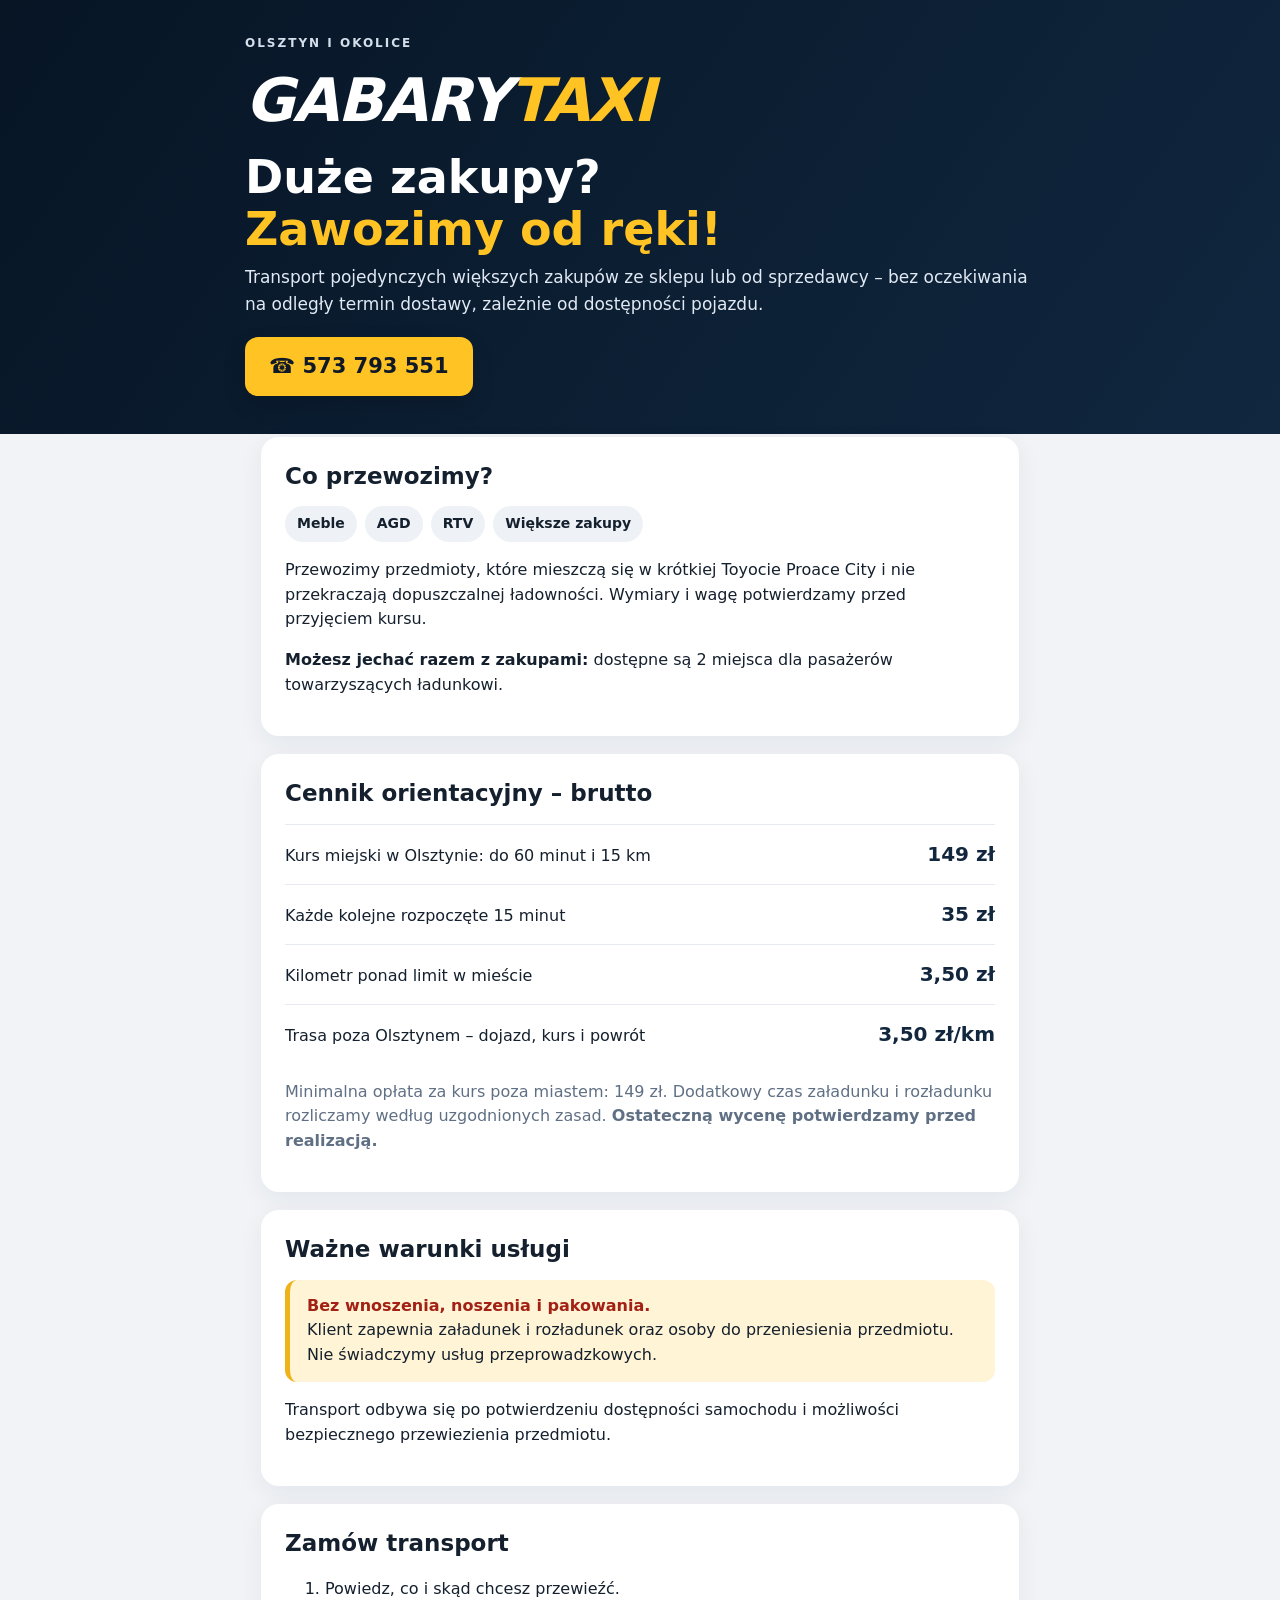
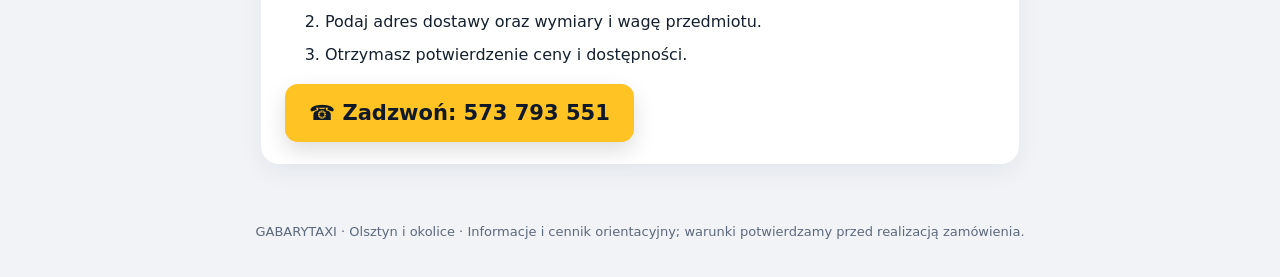
==== gabarytaxi/index.html @ 7d508043 "Add isolated GABARYTAXI offer and price list landing page" ====
<!doctype html>
<html lang="pl"><head><meta charset="utf-8"><meta name="viewport" content="width=device-width,initial-scale=1"><meta name="theme-color" content="#071525"><meta name="description" content="GABARYTAXI – szybki przewóz większych zakupów w Olsztynie. Meble, AGD, RTV. Sprawdź ofertę i orientacyjny cennik.">
<title>GABARYTAXI | Oferta i cennik – Olsztyn</title>
<style>
:root{--navy:#071525;--navy2:#10273f;--yellow:#ffc323;--text:#15202e}*{box-sizing:border-box}
body{margin:0;background:#f1f3f6;color:var(--text);font-family:system-ui,-apple-system,Segoe UI,Roboto,Arial,sans-serif;line-height:1.55}
header{background:linear-gradient(125deg,var(--navy),var(--navy2));padding:34px 18px 38px;color:white}
.wrap{max-width:790px;margin:auto}.brand{font-size:clamp(35px,8vw,60px);font-weight:900;font-style:italic;letter-spacing:-1.7px;line-height:1.08}.brand span{color:var(--yellow)}
.eyebrow{color:#d5dfeb;font-weight:650;text-transform:uppercase;font-size:12px;letter-spacing:2px;margin-bottom:15px}
h1{font-size:clamp(28px,6vw,46px);margin:20px 0 8px;line-height:1.13}
h1 em{color:var(--yellow);font-style:normal}header p{color:#e1e9f4;margin:8px 0 20px;font-size:17px}
.call{display:inline-flex;align-items:center;justify-content:center;gap:9px;background:var(--yellow);color:#101927;text-decoration:none;padding:13px 24px;border-radius:13px;font-weight:900;font-size:21px;box-shadow:0 9px 22px #0002}
main{max-width:790px;margin:-15px auto 38px;padding:0 16px}section{background:white;border-radius:18px;margin:18px 0;padding:22px 24px;box-shadow:0 7px 24px #152d4a10}
h2{font-size:23px;margin:0 0 12px}.lead{font-size:17px;margin:0 0 10px}
.pills{display:flex;gap:8px;flex-wrap:wrap}.pill{padding:7px 12px;background:#eef2f7;border-radius:99px;font-weight:700;font-size:14px}
.price{display:flex;justify-content:space-between;gap:14px;border-top:1px solid #e6e9ef;padding:14px 0;align-items:baseline}
.price strong{white-space:nowrap;font-size:20px;color:#12263d}
.note{border-radius:12px;background:#fff4d5;border-left:5px solid #eeb318;padding:14px 17px}
small,.muted{color:#607084}.bad{font-weight:900;color:#a32014}
li{margin:8px 0}footer{text-align:center;color:#5c687b;font-size:13px;padding:20px 12px 35px}
@media(max-width:480px){section{padding:19px 17px}.price strong{font-size:18px}.price{font-size:15px}.call{width:100%}}
</style></head>
<body><header><div class="wrap">
<div class="eyebrow">Olsztyn i okolice</div>
<div class="brand">GABARY<span>TAXI</span></div>
<h1>Duże zakupy?<br><em>Zawozimy od ręki!</em></h1>
<p>Transport pojedynczych większych zakupów ze sklepu lub od sprzedawcy – bez oczekiwania na odległy termin dostawy, zależnie od dostępności pojazdu.</p>
<a class="call" href="tel:+48573793551">☎ 573 793 551</a>
</div></header>
<main>
<section><h2>Co przewozimy?</h2><div class="pills"><span class="pill">Meble</span><span class="pill">AGD</span><span class="pill">RTV</span><span class="pill">Większe zakupy</span></div>
<p>Przewozimy przedmioty, które mieszczą się w krótkiej Toyocie Proace City i nie przekraczają dopuszczalnej ładowności. Wymiary i wagę potwierdzamy przed przyjęciem kursu.</p>
<p><strong>Możesz jechać razem z zakupami:</strong> dostępne są 2 miejsca dla pasażerów towarzyszących ładunkowi.</p>
</section>
<section><h2>Cennik orientacyjny – brutto</h2>
<div class="price"><span>Kurs miejski w Olsztynie: do 60 minut i 15 km</span><strong>149 zł</strong></div>
<div class="price"><span>Każde kolejne rozpoczęte 15 minut</span><strong>35 zł</strong></div>
<div class="price"><span>Kilometr ponad limit w mieście</span><strong>3,50 zł</strong></div>
<div class="price"><span>Trasa poza Olsztynem – dojazd, kurs i powrót</span><strong>3,50 zł/km</strong></div>
<p class="muted">Minimalna opłata za kurs poza miastem: 149 zł. Dodatkowy czas załadunku i rozładunku rozliczamy według uzgodnionych zasad. <strong>Ostateczną wycenę potwierdzamy przed realizacją.</strong></p>
</section>
<section><h2>Ważne warunki usługi</h2>
<div class="note"><strong class="bad">Bez wnoszenia, noszenia i pakowania.</strong><div>Klient zapewnia załadunek i rozładunek oraz osoby do przeniesienia przedmiotu. Nie świadczymy usług przeprowadzkowych.</div></div>
<p>Transport odbywa się po potwierdzeniu dostępności samochodu i możliwości bezpiecznego przewiezienia przedmiotu.</p>
</section>
<section><h2>Zamów transport</h2><ol><li>Powiedz, co i skąd chcesz przewieźć.</li><li>Podaj adres dostawy oraz wymiary i wagę przedmiotu.</li><li>Otrzymasz potwierdzenie ceny i dostępności.</li></ol>
<a class="call" href="tel:+48573793551">☎ Zadzwoń: 573 793 551</a></section>
</main><footer>GABARYTAXI · Olsztyn i okolice · Informacje i cennik orientacyjny; warunki potwierdzamy przed realizacją zamówienia.</footer>
</body></html>
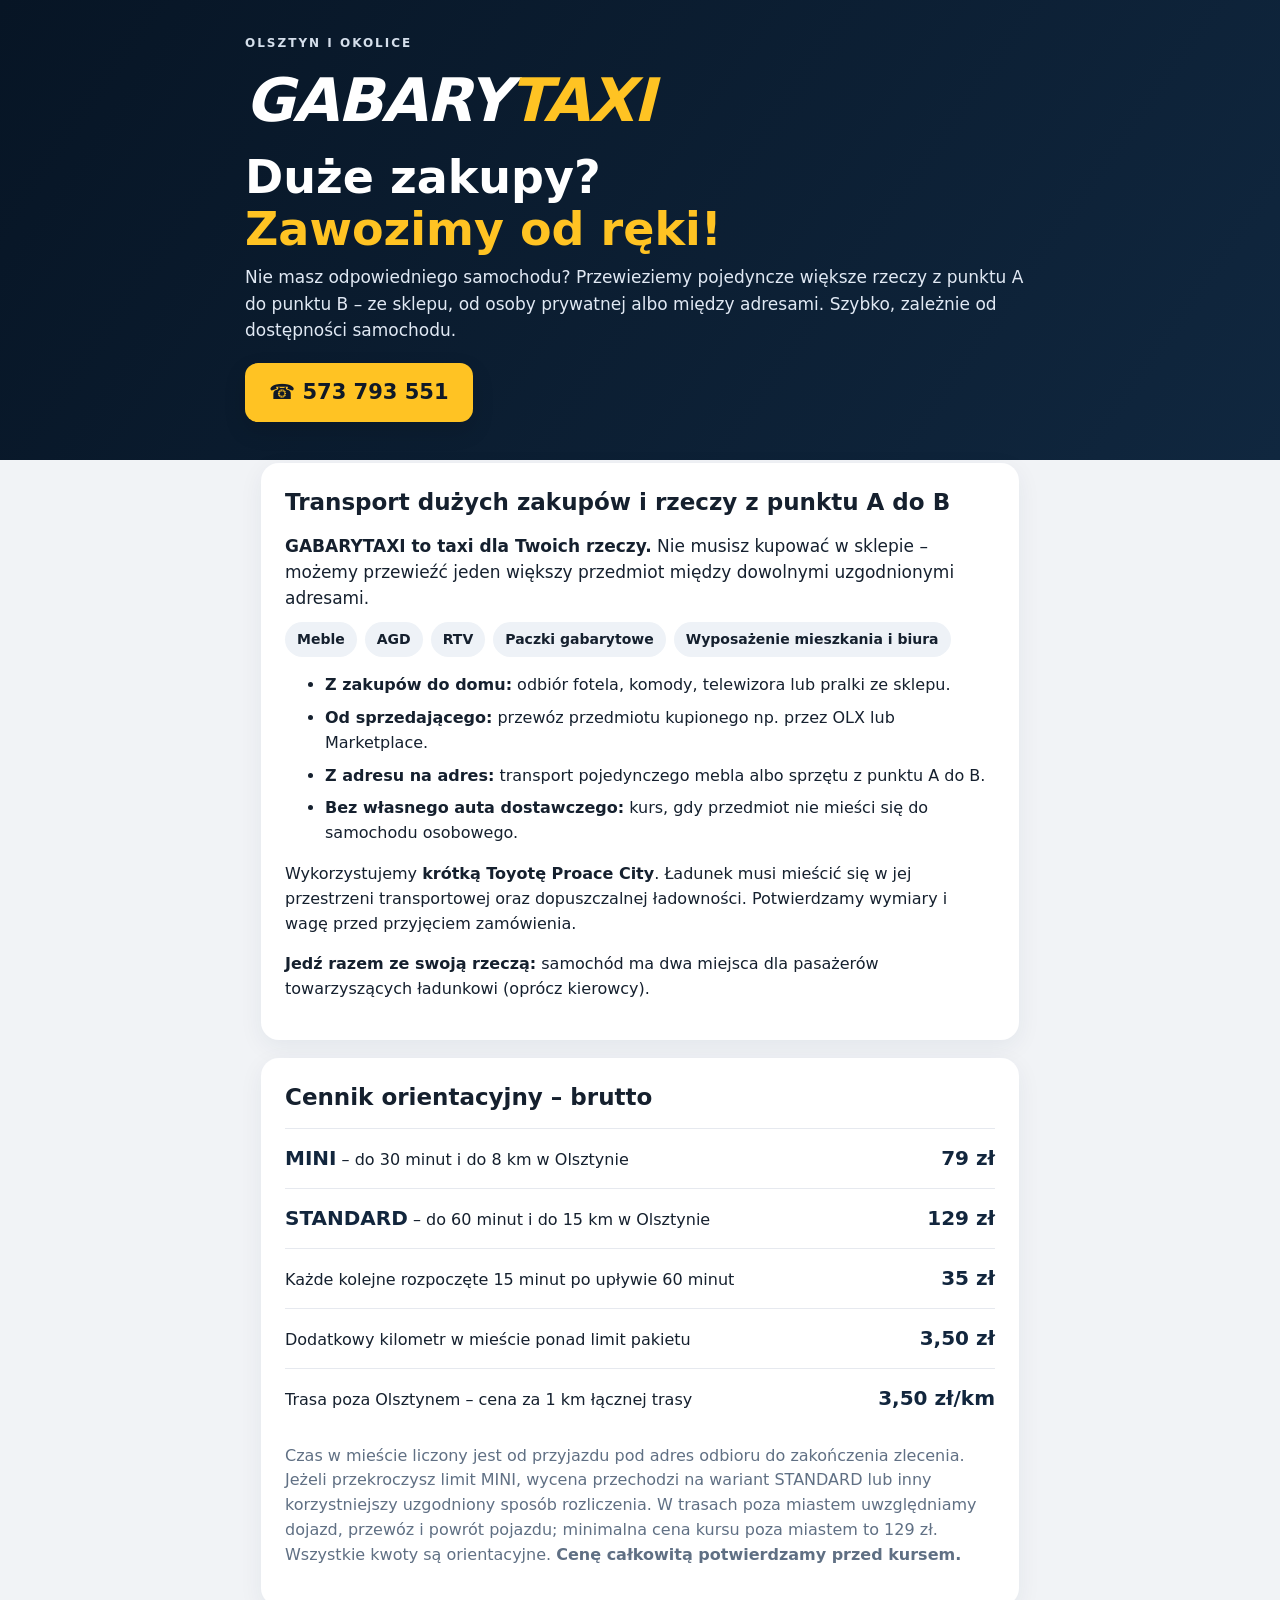
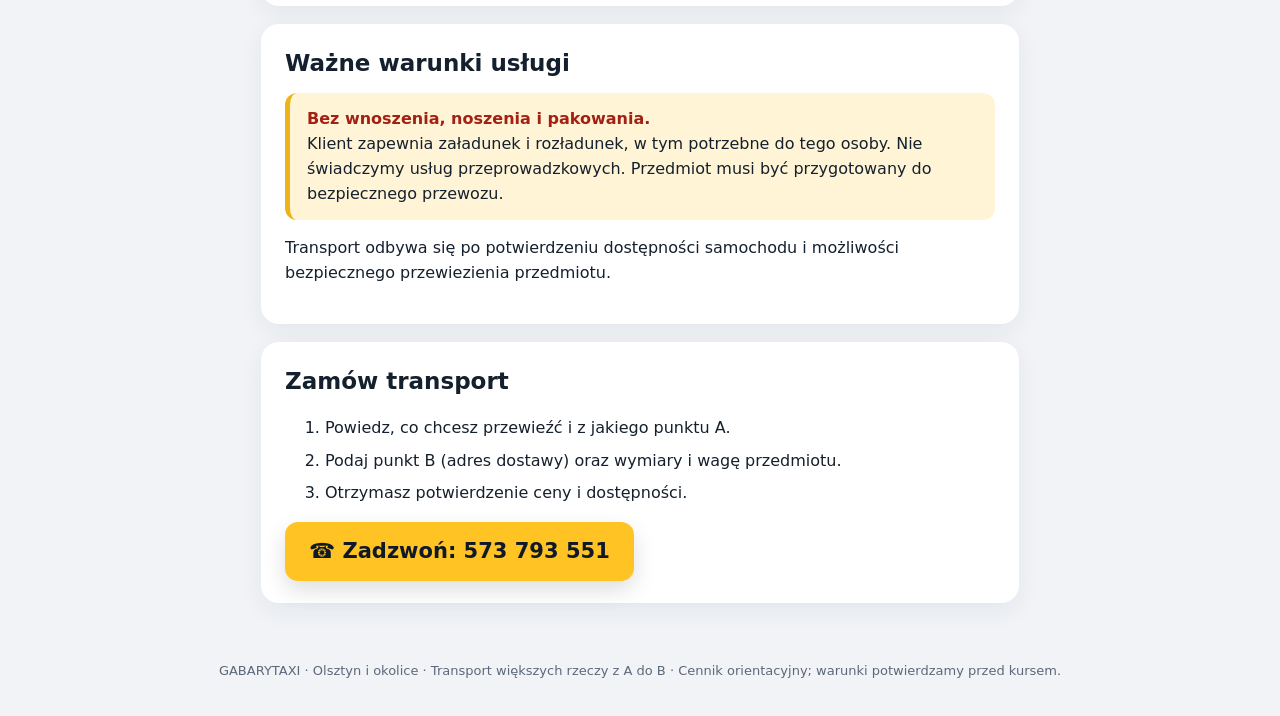
==== commit cb81f12d: "Set GABARYTAXI MINI 79 PLN and STANDARD 129 PLN, expand A-to-B transport offer" ====
--- a/gabarytaxi/index.html
+++ b/gabarytaxi/index.html
@@ -1,5 +1,5 @@
 <!doctype html>
-<html lang="pl"><head><meta charset="utf-8"><meta name="viewport" content="width=device-width,initial-scale=1"><meta name="theme-color" content="#071525"><meta name="description" content="GABARYTAXI – szybki przewóz większych zakupów w Olsztynie. Meble, AGD, RTV. Sprawdź ofertę i orientacyjny cennik.">
+<html lang="pl"><head><meta charset="utf-8"><meta name="viewport" content="width=device-width,initial-scale=1"><meta name="theme-color" content="#071525"><meta name="description" content="GABARYTAXI – transport większych rzeczy z punktu A do B w Olsztynie i okolicach. Meble, AGD, RTV, zakupy i pojedyncze gabaryty. Cennik od 79 zł.">
 <title>GABARYTAXI | Oferta i cennik – Olsztyn</title>
 <style>
 :root{--navy:#071525;--navy2:#10273f;--yellow:#ffc323;--text:#15202e}*{box-sizing:border-box}
@@ -24,26 +24,35 @@
 <div class="eyebrow">Olsztyn i okolice</div>
 <div class="brand">GABARY<span>TAXI</span></div>
 <h1>Duże zakupy?<br><em>Zawozimy od ręki!</em></h1>
-<p>Transport pojedynczych większych zakupów ze sklepu lub od sprzedawcy – bez oczekiwania na odległy termin dostawy, zależnie od dostępności pojazdu.</p>
+<p>Nie masz odpowiedniego samochodu? Przewieziemy pojedyncze większe rzeczy z punktu A do punktu B – ze sklepu, od osoby prywatnej albo między adresami. Szybko, zależnie od dostępności samochodu.</p>
 <a class="call" href="tel:+48573793551">☎ 573 793 551</a>
 </div></header>
 <main>
-<section><h2>Co przewozimy?</h2><div class="pills"><span class="pill">Meble</span><span class="pill">AGD</span><span class="pill">RTV</span><span class="pill">Większe zakupy</span></div>
-<p>Przewozimy przedmioty, które mieszczą się w krótkiej Toyocie Proace City i nie przekraczają dopuszczalnej ładowności. Wymiary i wagę potwierdzamy przed przyjęciem kursu.</p>
-<p><strong>Możesz jechać razem z zakupami:</strong> dostępne są 2 miejsca dla pasażerów towarzyszących ładunkowi.</p>
+<section><h2>Transport dużych zakupów i rzeczy z punktu A do B</h2>
+<p class="lead"><strong>GABARYTAXI to taxi dla Twoich rzeczy.</strong> Nie musisz kupować w sklepie – możemy przewieźć jeden większy przedmiot między dowolnymi uzgodnionymi adresami.</p>
+<div class="pills"><span class="pill">Meble</span><span class="pill">AGD</span><span class="pill">RTV</span><span class="pill">Paczki gabarytowe</span><span class="pill">Wyposażenie mieszkania i biura</span></div>
+<ul>
+<li><strong>Z zakupów do domu:</strong> odbiór fotela, komody, telewizora lub pralki ze sklepu.</li>
+<li><strong>Od sprzedającego:</strong> przewóz przedmiotu kupionego np. przez OLX lub Marketplace.</li>
+<li><strong>Z adresu na adres:</strong> transport pojedynczego mebla albo sprzętu z punktu A do B.</li>
+<li><strong>Bez własnego auta dostawczego:</strong> kurs, gdy przedmiot nie mieści się do samochodu osobowego.</li>
+</ul>
+<p>Wykorzystujemy <strong>krótką Toyotę Proace City</strong>. Ładunek musi mieścić się w jej przestrzeni transportowej oraz dopuszczalnej ładowności. Potwierdzamy wymiary i wagę przed przyjęciem zamówienia.</p>
+<p><strong>Jedź razem ze swoją rzeczą:</strong> samochód ma dwa miejsca dla pasażerów towarzyszących ładunkowi (oprócz kierowcy).</p>
 </section>
 <section><h2>Cennik orientacyjny – brutto</h2>
-<div class="price"><span>Kurs miejski w Olsztynie: do 60 minut i 15 km</span><strong>149 zł</strong></div>
-<div class="price"><span>Każde kolejne rozpoczęte 15 minut</span><strong>35 zł</strong></div>
-<div class="price"><span>Kilometr ponad limit w mieście</span><strong>3,50 zł</strong></div>
-<div class="price"><span>Trasa poza Olsztynem – dojazd, kurs i powrót</span><strong>3,50 zł/km</strong></div>
-<p class="muted">Minimalna opłata za kurs poza miastem: 149 zł. Dodatkowy czas załadunku i rozładunku rozliczamy według uzgodnionych zasad. <strong>Ostateczną wycenę potwierdzamy przed realizacją.</strong></p>
+<div class="price"><span><strong>MINI</strong> – do 30 minut i do 8 km w Olsztynie</span><strong>79 zł</strong></div>
+<div class="price"><span><strong>STANDARD</strong> – do 60 minut i do 15 km w Olsztynie</span><strong>129 zł</strong></div>
+<div class="price"><span>Każde kolejne rozpoczęte 15 minut po upływie 60 minut</span><strong>35 zł</strong></div>
+<div class="price"><span>Dodatkowy kilometr w mieście ponad limit pakietu</span><strong>3,50 zł</strong></div>
+<div class="price"><span>Trasa poza Olsztynem – cena za 1 km łącznej trasy</span><strong>3,50 zł/km</strong></div>
+<p class="muted">Czas w mieście liczony jest od przyjazdu pod adres odbioru do zakończenia zlecenia. Jeżeli przekroczysz limit MINI, wycena przechodzi na wariant STANDARD lub inny korzystniejszy uzgodniony sposób rozliczenia. W trasach poza miastem uwzględniamy dojazd, przewóz i powrót pojazdu; minimalna cena kursu poza miastem to 129 zł. Wszystkie kwoty są orientacyjne. <strong>Cenę całkowitą potwierdzamy przed kursem.</strong></p>
 </section>
 <section><h2>Ważne warunki usługi</h2>
-<div class="note"><strong class="bad">Bez wnoszenia, noszenia i pakowania.</strong><div>Klient zapewnia załadunek i rozładunek oraz osoby do przeniesienia przedmiotu. Nie świadczymy usług przeprowadzkowych.</div></div>
+<div class="note"><strong class="bad">Bez wnoszenia, noszenia i pakowania.</strong><div>Klient zapewnia załadunek i rozładunek, w tym potrzebne do tego osoby. Nie świadczymy usług przeprowadzkowych. Przedmiot musi być przygotowany do bezpiecznego przewozu.</div></div>
 <p>Transport odbywa się po potwierdzeniu dostępności samochodu i możliwości bezpiecznego przewiezienia przedmiotu.</p>
 </section>
-<section><h2>Zamów transport</h2><ol><li>Powiedz, co i skąd chcesz przewieźć.</li><li>Podaj adres dostawy oraz wymiary i wagę przedmiotu.</li><li>Otrzymasz potwierdzenie ceny i dostępności.</li></ol>
+<section><h2>Zamów transport</h2><ol><li>Powiedz, co chcesz przewieźć i z jakiego punktu A.</li><li>Podaj punkt B (adres dostawy) oraz wymiary i wagę przedmiotu.</li><li>Otrzymasz potwierdzenie ceny i dostępności.</li></ol>
 <a class="call" href="tel:+48573793551">☎ Zadzwoń: 573 793 551</a></section>
-</main><footer>GABARYTAXI · Olsztyn i okolice · Informacje i cennik orientacyjny; warunki potwierdzamy przed realizacją zamówienia.</footer>
+</main><footer>GABARYTAXI · Olsztyn i okolice · Transport większych rzeczy z A do B · Cennik orientacyjny; warunki potwierdzamy przed kursem.</footer>
 </body></html>
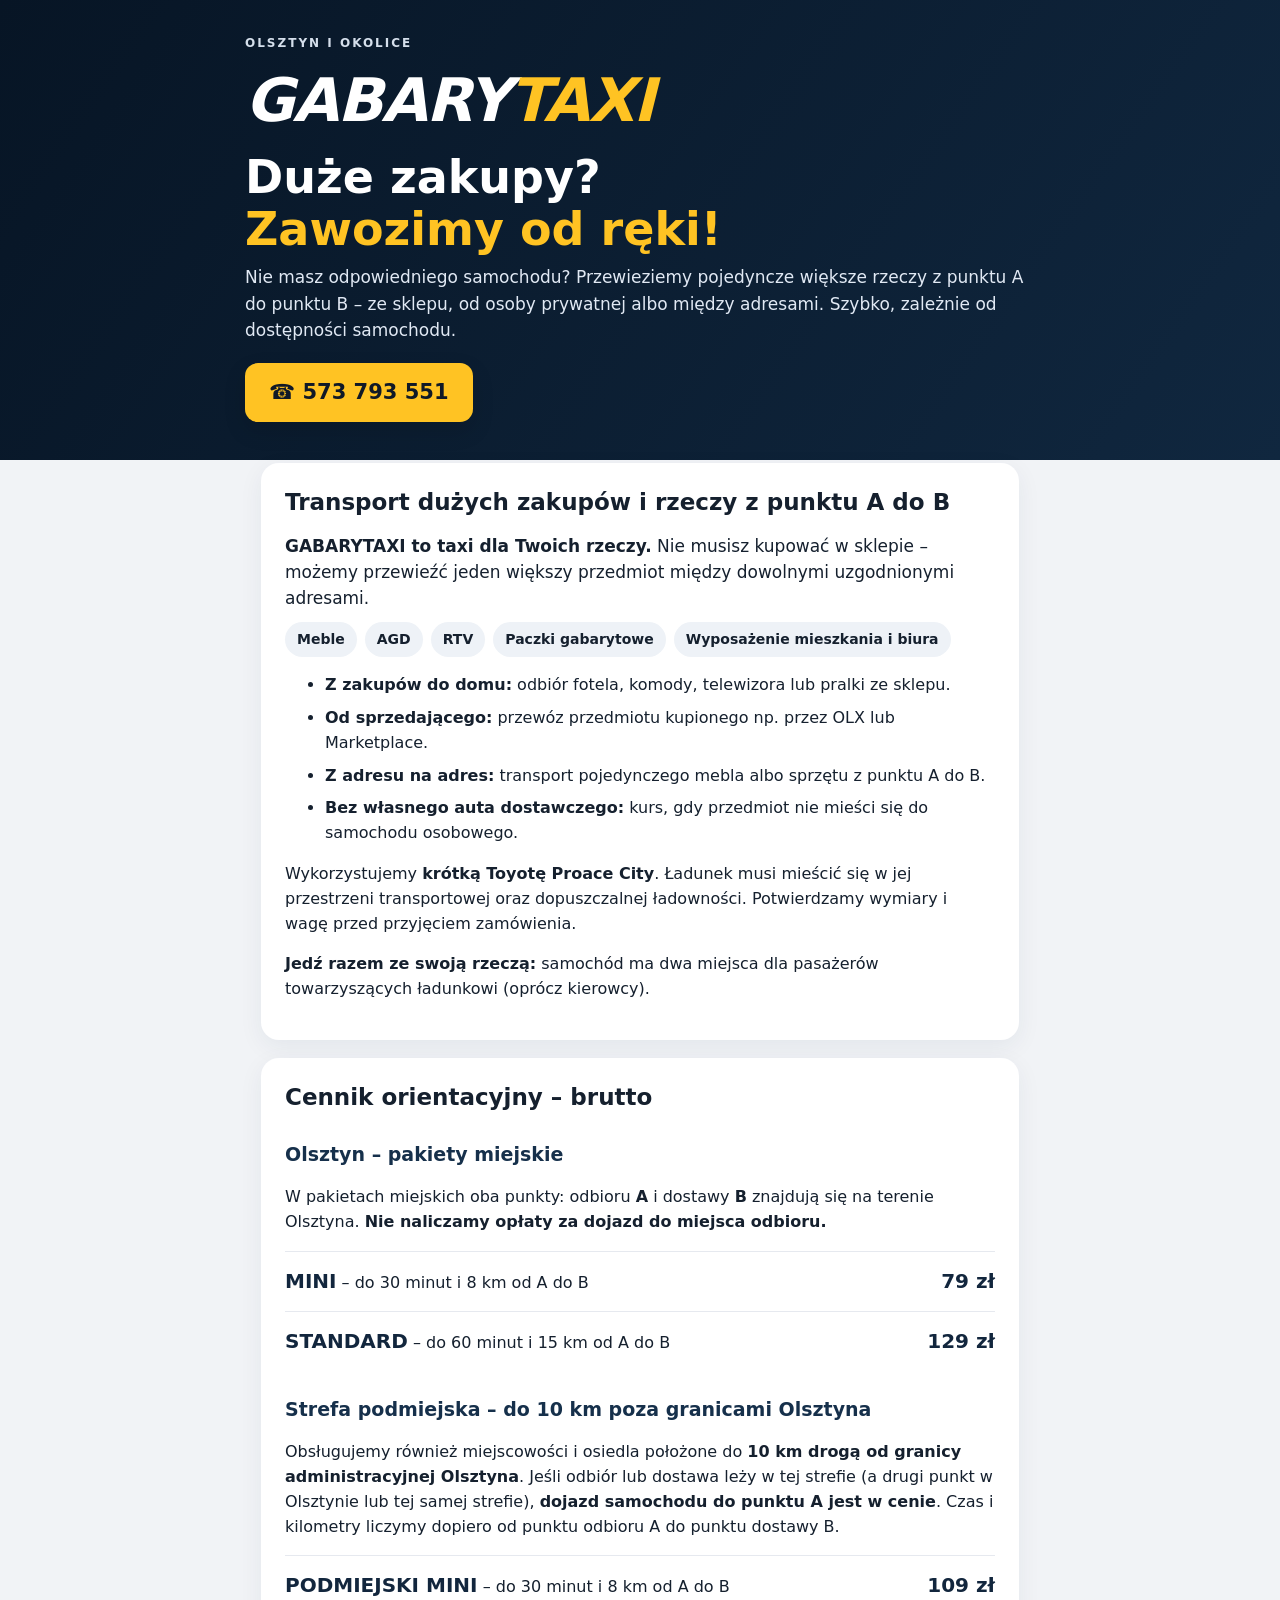
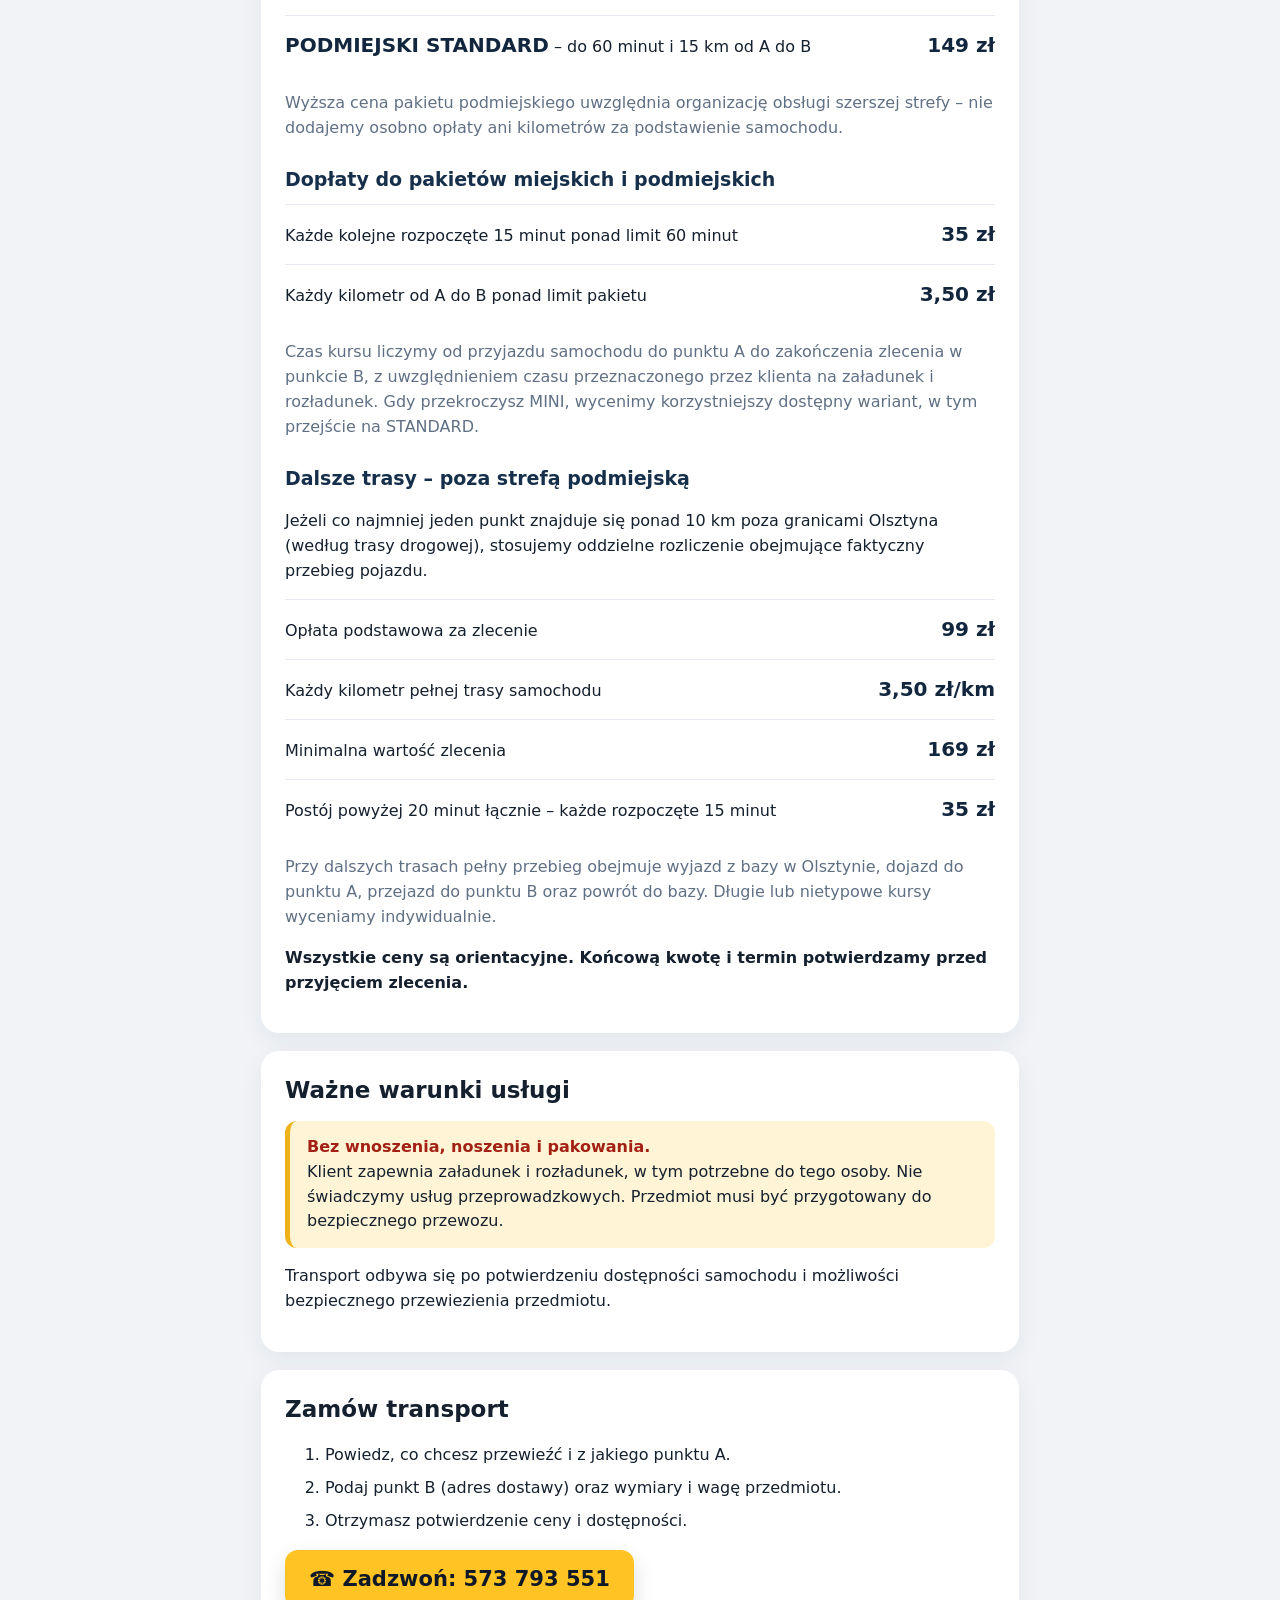
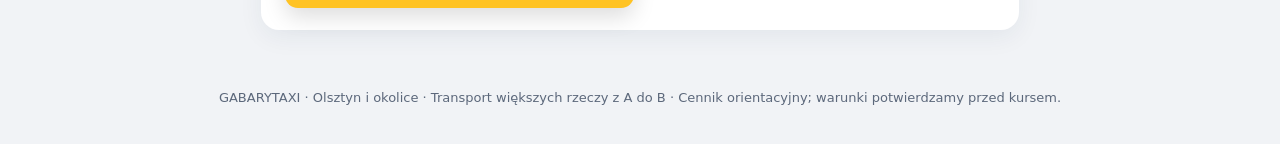
==== commit 5f54e5e8: "Revise GABARYTAXI prices to include no-charge pickup in Olsztyn and 10km suburban zone" ====
--- a/gabarytaxi/index.html
+++ b/gabarytaxi/index.html
@@ -11,7 +11,7 @@
 h1 em{color:var(--yellow);font-style:normal}header p{color:#e1e9f4;margin:8px 0 20px;font-size:17px}
 .call{display:inline-flex;align-items:center;justify-content:center;gap:9px;background:var(--yellow);color:#101927;text-decoration:none;padding:13px 24px;border-radius:13px;font-weight:900;font-size:21px;box-shadow:0 9px 22px #0002}
 main{max-width:790px;margin:-15px auto 38px;padding:0 16px}section{background:white;border-radius:18px;margin:18px 0;padding:22px 24px;box-shadow:0 7px 24px #152d4a10}
-h2{font-size:23px;margin:0 0 12px}.lead{font-size:17px;margin:0 0 10px}
+h2{font-size:23px;margin:0 0 12px}h3{font-size:19px;margin:24px 0 10px;color:#16304b}.lead{font-size:17px;margin:0 0 10px}
 .pills{display:flex;gap:8px;flex-wrap:wrap}.pill{padding:7px 12px;background:#eef2f7;border-radius:99px;font-weight:700;font-size:14px}
 .price{display:flex;justify-content:space-between;gap:14px;border-top:1px solid #e6e9ef;padding:14px 0;align-items:baseline}
 .price strong{white-space:nowrap;font-size:20px;color:#12263d}
@@ -41,12 +41,27 @@
 <p><strong>Jedź razem ze swoją rzeczą:</strong> samochód ma dwa miejsca dla pasażerów towarzyszących ładunkowi (oprócz kierowcy).</p>
 </section>
 <section><h2>Cennik orientacyjny – brutto</h2>
-<div class="price"><span><strong>MINI</strong> – do 30 minut i do 8 km w Olsztynie</span><strong>79 zł</strong></div>
-<div class="price"><span><strong>STANDARD</strong> – do 60 minut i do 15 km w Olsztynie</span><strong>129 zł</strong></div>
-<div class="price"><span>Każde kolejne rozpoczęte 15 minut po upływie 60 minut</span><strong>35 zł</strong></div>
-<div class="price"><span>Dodatkowy kilometr w mieście ponad limit pakietu</span><strong>3,50 zł</strong></div>
-<div class="price"><span>Trasa poza Olsztynem – cena za 1 km łącznej trasy</span><strong>3,50 zł/km</strong></div>
-<p class="muted">Czas w mieście liczony jest od przyjazdu pod adres odbioru do zakończenia zlecenia. Jeżeli przekroczysz limit MINI, wycena przechodzi na wariant STANDARD lub inny korzystniejszy uzgodniony sposób rozliczenia. W trasach poza miastem uwzględniamy dojazd, przewóz i powrót pojazdu; minimalna cena kursu poza miastem to 129 zł. Wszystkie kwoty są orientacyjne. <strong>Cenę całkowitą potwierdzamy przed kursem.</strong></p>
+<h3>Olsztyn – pakiety miejskie</h3>
+<p>W pakietach miejskich oba punkty: odbioru <strong>A</strong> i dostawy <strong>B</strong> znajdują się na terenie Olsztyna. <strong>Nie naliczamy opłaty za dojazd do miejsca odbioru.</strong></p>
+<div class="price"><span><strong>MINI</strong> – do 30 minut i 8 km od A do B</span><strong>79 zł</strong></div>
+<div class="price"><span><strong>STANDARD</strong> – do 60 minut i 15 km od A do B</span><strong>129 zł</strong></div>
+<h3>Strefa podmiejska – do 10 km poza granicami Olsztyna</h3>
+<p>Obsługujemy również miejscowości i osiedla położone do <strong>10 km drogą od granicy administracyjnej Olsztyna</strong>. Jeśli odbiór lub dostawa leży w tej strefie (a drugi punkt w Olsztynie lub tej samej strefie), <strong>dojazd samochodu do punktu A jest w cenie</strong>. Czas i kilometry liczymy dopiero od punktu odbioru A do punktu dostawy B.</p>
+<div class="price"><span><strong>PODMIEJSKI MINI</strong> – do 30 minut i 8 km od A do B</span><strong>109 zł</strong></div>
+<div class="price"><span><strong>PODMIEJSKI STANDARD</strong> – do 60 minut i 15 km od A do B</span><strong>149 zł</strong></div>
+<p class="muted">Wyższa cena pakietu podmiejskiego uwzględnia organizację obsługi szerszej strefy – nie dodajemy osobno opłaty ani kilometrów za podstawienie samochodu.</p>
+<h3>Dopłaty do pakietów miejskich i podmiejskich</h3>
+<div class="price"><span>Każde kolejne rozpoczęte 15 minut ponad limit 60 minut</span><strong>35 zł</strong></div>
+<div class="price"><span>Każdy kilometr od A do B ponad limit pakietu</span><strong>3,50 zł</strong></div>
+<p class="muted">Czas kursu liczymy od przyjazdu samochodu do punktu A do zakończenia zlecenia w punkcie B, z uwzględnieniem czasu przeznaczonego przez klienta na załadunek i rozładunek. Gdy przekroczysz MINI, wycenimy korzystniejszy dostępny wariant, w tym przejście na STANDARD.</p>
+<h3>Dalsze trasy – poza strefą podmiejską</h3>
+<p>Jeżeli co najmniej jeden punkt znajduje się ponad 10 km poza granicami Olsztyna (według trasy drogowej), stosujemy oddzielne rozliczenie obejmujące faktyczny przebieg pojazdu.</p>
+<div class="price"><span>Opłata podstawowa za zlecenie</span><strong>99 zł</strong></div>
+<div class="price"><span>Każdy kilometr pełnej trasy samochodu</span><strong>3,50 zł/km</strong></div>
+<div class="price"><span>Minimalna wartość zlecenia</span><strong>169 zł</strong></div>
+<div class="price"><span>Postój powyżej 20 minut łącznie – każde rozpoczęte 15 minut</span><strong>35 zł</strong></div>
+<p class="muted">Przy dalszych trasach pełny przebieg obejmuje wyjazd z bazy w Olsztynie, dojazd do punktu A, przejazd do punktu B oraz powrót do bazy. Długie lub nietypowe kursy wyceniamy indywidualnie.</p>
+<p><strong>Wszystkie ceny są orientacyjne. Końcową kwotę i termin potwierdzamy przed przyjęciem zlecenia.</strong></p>
 </section>
 <section><h2>Ważne warunki usługi</h2>
 <div class="note"><strong class="bad">Bez wnoszenia, noszenia i pakowania.</strong><div>Klient zapewnia załadunek i rozładunek, w tym potrzebne do tego osoby. Nie świadczymy usług przeprowadzkowych. Przedmiot musi być przygotowany do bezpiecznego przewozu.</div></div>
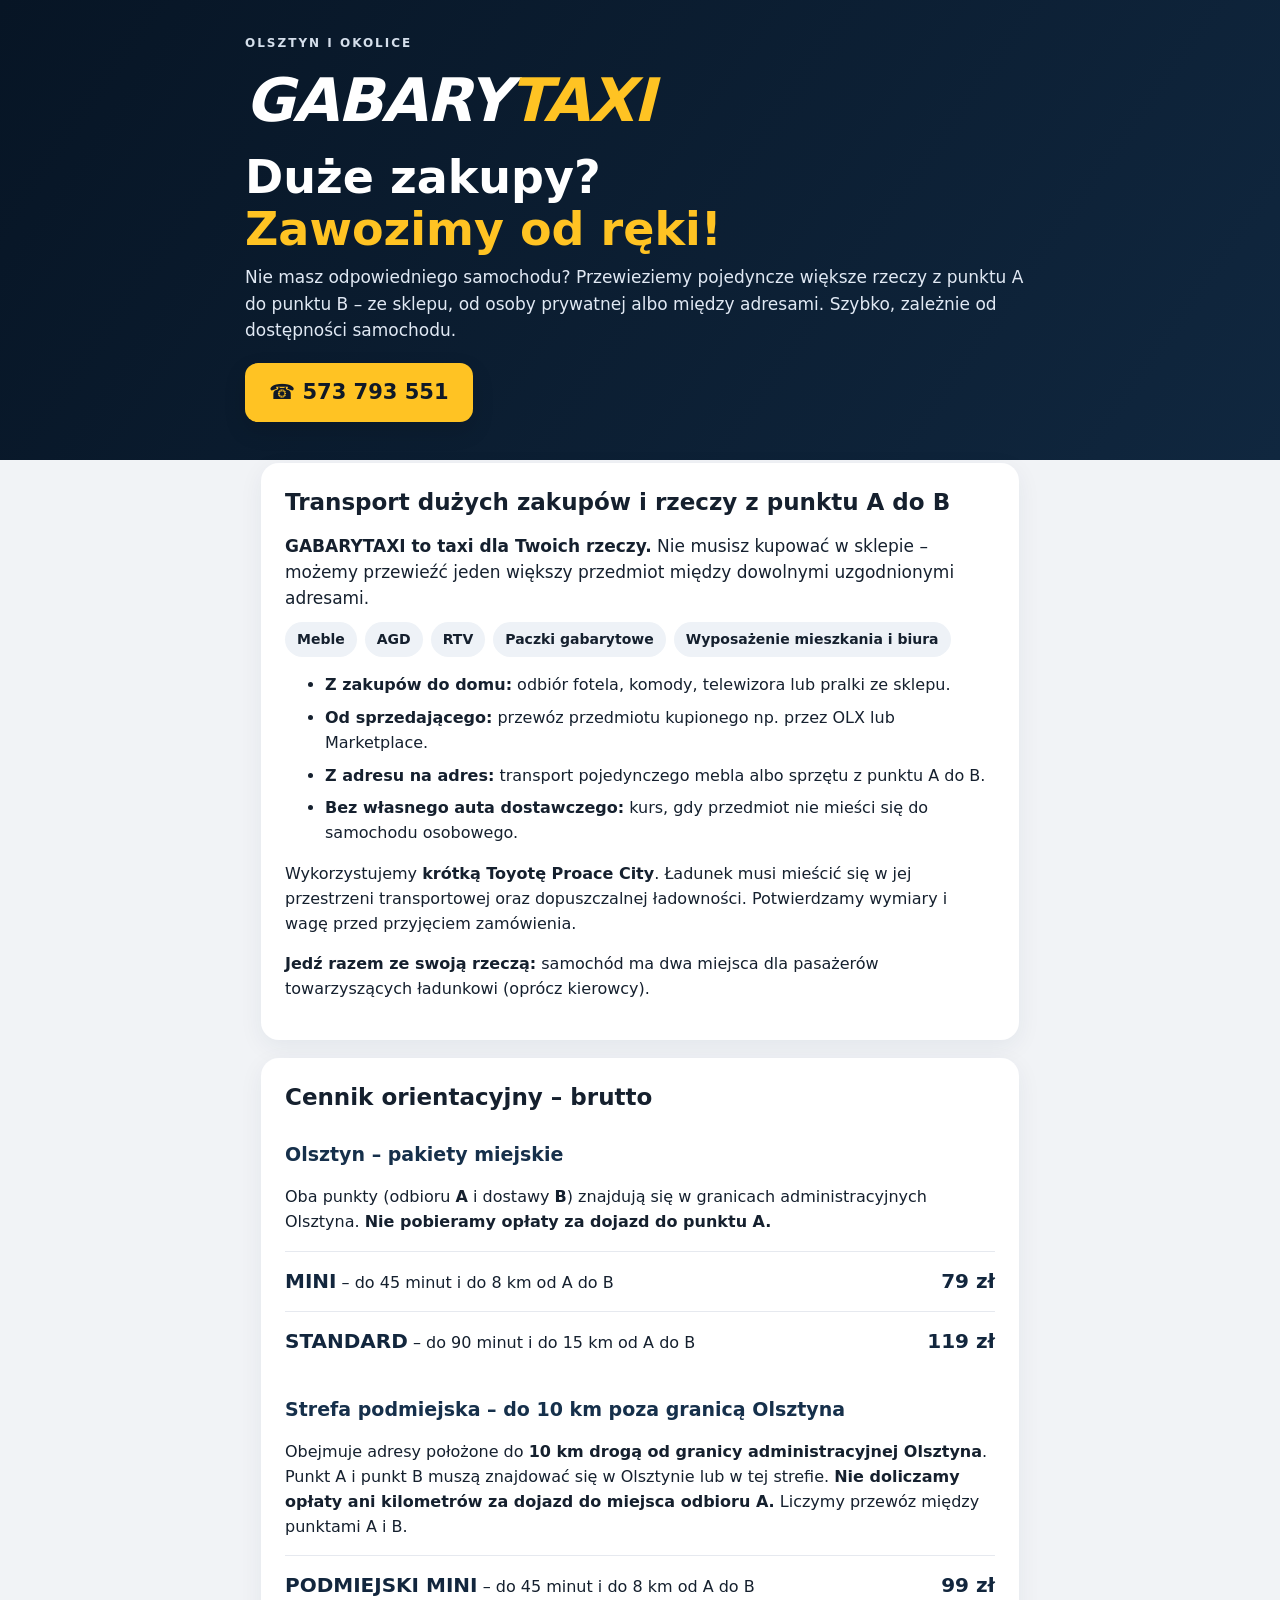
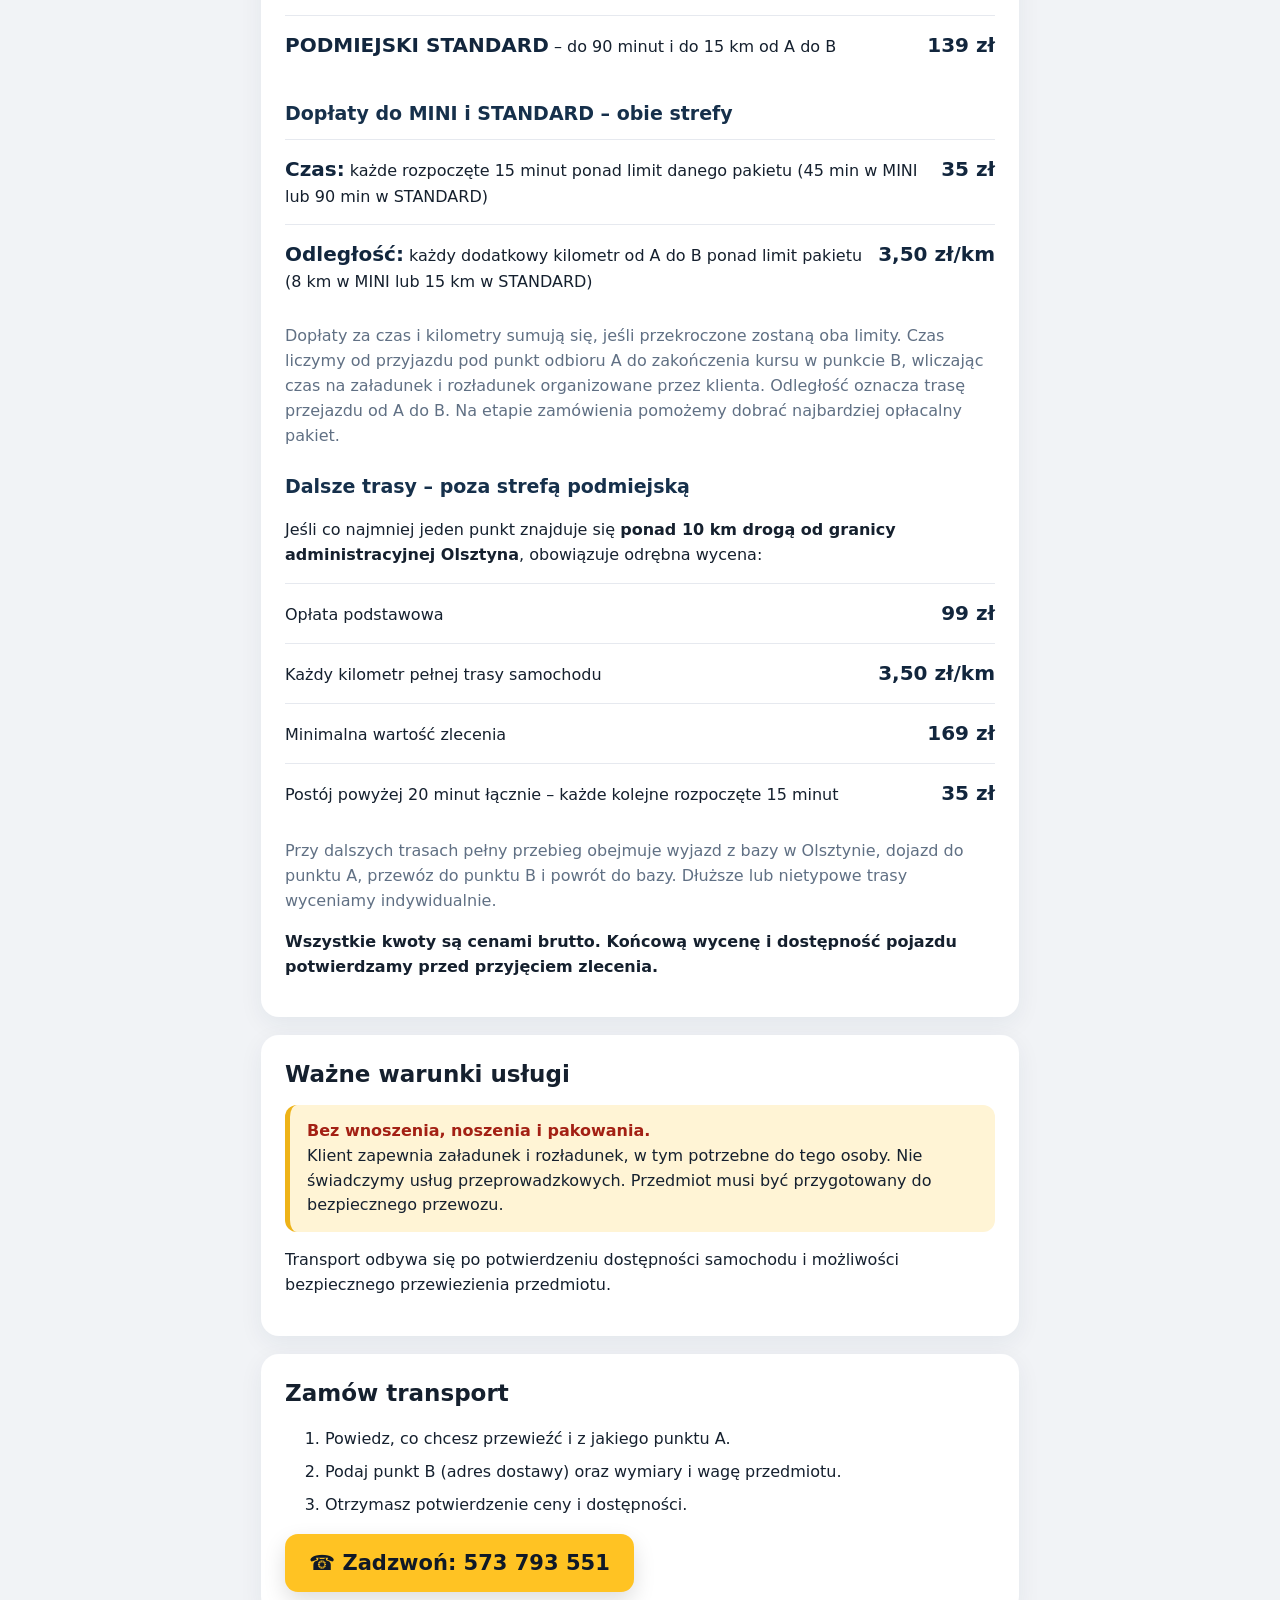
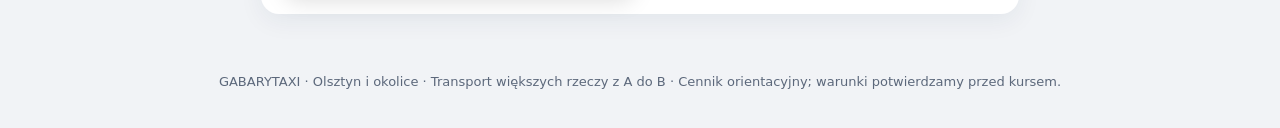
==== commit bd1e0aa4: "Update GABARYTAXI city/suburban packages to 45/90 minutes and 79/99/119/139 PLN" ====
--- a/gabarytaxi/index.html
+++ b/gabarytaxi/index.html
@@ -42,26 +42,25 @@
 </section>
 <section><h2>Cennik orientacyjny – brutto</h2>
 <h3>Olsztyn – pakiety miejskie</h3>
-<p>W pakietach miejskich oba punkty: odbioru <strong>A</strong> i dostawy <strong>B</strong> znajdują się na terenie Olsztyna. <strong>Nie naliczamy opłaty za dojazd do miejsca odbioru.</strong></p>
-<div class="price"><span><strong>MINI</strong> – do 30 minut i 8 km od A do B</span><strong>79 zł</strong></div>
-<div class="price"><span><strong>STANDARD</strong> – do 60 minut i 15 km od A do B</span><strong>129 zł</strong></div>
-<h3>Strefa podmiejska – do 10 km poza granicami Olsztyna</h3>
-<p>Obsługujemy również miejscowości i osiedla położone do <strong>10 km drogą od granicy administracyjnej Olsztyna</strong>. Jeśli odbiór lub dostawa leży w tej strefie (a drugi punkt w Olsztynie lub tej samej strefie), <strong>dojazd samochodu do punktu A jest w cenie</strong>. Czas i kilometry liczymy dopiero od punktu odbioru A do punktu dostawy B.</p>
-<div class="price"><span><strong>PODMIEJSKI MINI</strong> – do 30 minut i 8 km od A do B</span><strong>109 zł</strong></div>
-<div class="price"><span><strong>PODMIEJSKI STANDARD</strong> – do 60 minut i 15 km od A do B</span><strong>149 zł</strong></div>
-<p class="muted">Wyższa cena pakietu podmiejskiego uwzględnia organizację obsługi szerszej strefy – nie dodajemy osobno opłaty ani kilometrów za podstawienie samochodu.</p>
-<h3>Dopłaty do pakietów miejskich i podmiejskich</h3>
-<div class="price"><span>Każde kolejne rozpoczęte 15 minut ponad limit 60 minut</span><strong>35 zł</strong></div>
-<div class="price"><span>Każdy kilometr od A do B ponad limit pakietu</span><strong>3,50 zł</strong></div>
-<p class="muted">Czas kursu liczymy od przyjazdu samochodu do punktu A do zakończenia zlecenia w punkcie B, z uwzględnieniem czasu przeznaczonego przez klienta na załadunek i rozładunek. Gdy przekroczysz MINI, wycenimy korzystniejszy dostępny wariant, w tym przejście na STANDARD.</p>
+<p>Oba punkty (odbioru <strong>A</strong> i dostawy <strong>B</strong>) znajdują się w granicach administracyjnych Olsztyna. <strong>Nie pobieramy opłaty za dojazd do punktu A.</strong></p>
+<div class="price"><span><strong>MINI</strong> – do 45 minut i do 8 km od A do B</span><strong>79 zł</strong></div>
+<div class="price"><span><strong>STANDARD</strong> – do 90 minut i do 15 km od A do B</span><strong>119 zł</strong></div>
+<h3>Strefa podmiejska – do 10 km poza granicą Olsztyna</h3>
+<p>Obejmuje adresy położone do <strong>10 km drogą od granicy administracyjnej Olsztyna</strong>. Punkt A i punkt B muszą znajdować się w Olsztynie lub w tej strefie. <strong>Nie doliczamy opłaty ani kilometrów za dojazd do miejsca odbioru A.</strong> Liczymy przewóz między punktami A i B.</p>
+<div class="price"><span><strong>PODMIEJSKI MINI</strong> – do 45 minut i do 8 km od A do B</span><strong>99 zł</strong></div>
+<div class="price"><span><strong>PODMIEJSKI STANDARD</strong> – do 90 minut i do 15 km od A do B</span><strong>139 zł</strong></div>
+<h3>Dopłaty do MINI i STANDARD – obie strefy</h3>
+<div class="price"><span><strong>Czas:</strong> każde rozpoczęte 15 minut ponad limit danego pakietu (45 min w MINI lub 90 min w STANDARD)</span><strong>35 zł</strong></div>
+<div class="price"><span><strong>Odległość:</strong> każdy dodatkowy kilometr od A do B ponad limit pakietu (8 km w MINI lub 15 km w STANDARD)</span><strong>3,50 zł/km</strong></div>
+<p class="muted">Dopłaty za czas i kilometry sumują się, jeśli przekroczone zostaną oba limity. Czas liczymy od przyjazdu pod punkt odbioru A do zakończenia kursu w punkcie B, wliczając czas na załadunek i rozładunek organizowane przez klienta. Odległość oznacza trasę przejazdu od A do B. Na etapie zamówienia pomożemy dobrać najbardziej opłacalny pakiet.</p>
 <h3>Dalsze trasy – poza strefą podmiejską</h3>
-<p>Jeżeli co najmniej jeden punkt znajduje się ponad 10 km poza granicami Olsztyna (według trasy drogowej), stosujemy oddzielne rozliczenie obejmujące faktyczny przebieg pojazdu.</p>
-<div class="price"><span>Opłata podstawowa za zlecenie</span><strong>99 zł</strong></div>
+<p>Jeśli co najmniej jeden punkt znajduje się <strong>ponad 10 km drogą od granicy administracyjnej Olsztyna</strong>, obowiązuje odrębna wycena:</p>
+<div class="price"><span>Opłata podstawowa</span><strong>99 zł</strong></div>
 <div class="price"><span>Każdy kilometr pełnej trasy samochodu</span><strong>3,50 zł/km</strong></div>
 <div class="price"><span>Minimalna wartość zlecenia</span><strong>169 zł</strong></div>
-<div class="price"><span>Postój powyżej 20 minut łącznie – każde rozpoczęte 15 minut</span><strong>35 zł</strong></div>
-<p class="muted">Przy dalszych trasach pełny przebieg obejmuje wyjazd z bazy w Olsztynie, dojazd do punktu A, przejazd do punktu B oraz powrót do bazy. Długie lub nietypowe kursy wyceniamy indywidualnie.</p>
-<p><strong>Wszystkie ceny są orientacyjne. Końcową kwotę i termin potwierdzamy przed przyjęciem zlecenia.</strong></p>
+<div class="price"><span>Postój powyżej 20 minut łącznie – każde kolejne rozpoczęte 15 minut</span><strong>35 zł</strong></div>
+<p class="muted">Przy dalszych trasach pełny przebieg obejmuje wyjazd z bazy w Olsztynie, dojazd do punktu A, przewóz do punktu B i powrót do bazy. Dłuższe lub nietypowe trasy wyceniamy indywidualnie.</p>
+<p><strong>Wszystkie kwoty są cenami brutto. Końcową wycenę i dostępność pojazdu potwierdzamy przed przyjęciem zlecenia.</strong></p>
 </section>
 <section><h2>Ważne warunki usługi</h2>
 <div class="note"><strong class="bad">Bez wnoszenia, noszenia i pakowania.</strong><div>Klient zapewnia załadunek i rozładunek, w tym potrzebne do tego osoby. Nie świadczymy usług przeprowadzkowych. Przedmiot musi być przygotowany do bezpiecznego przewozu.</div></div>
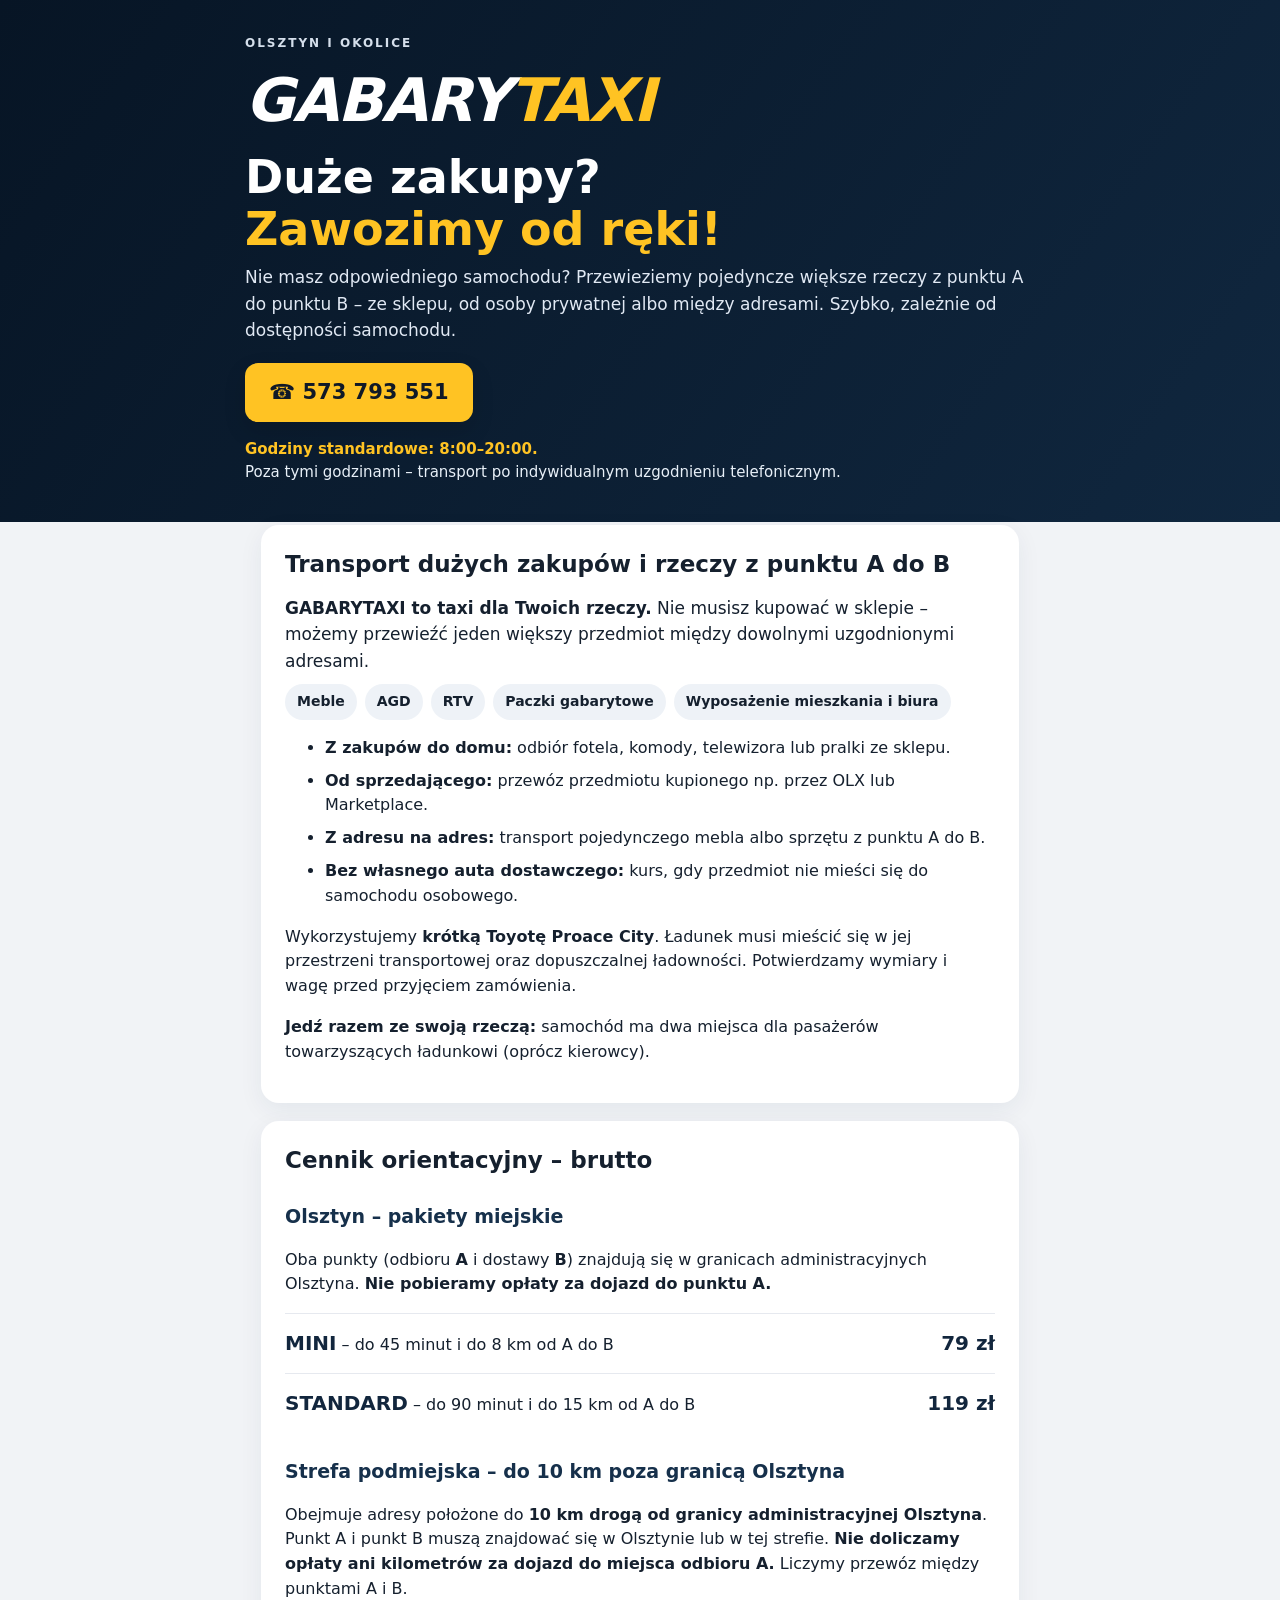
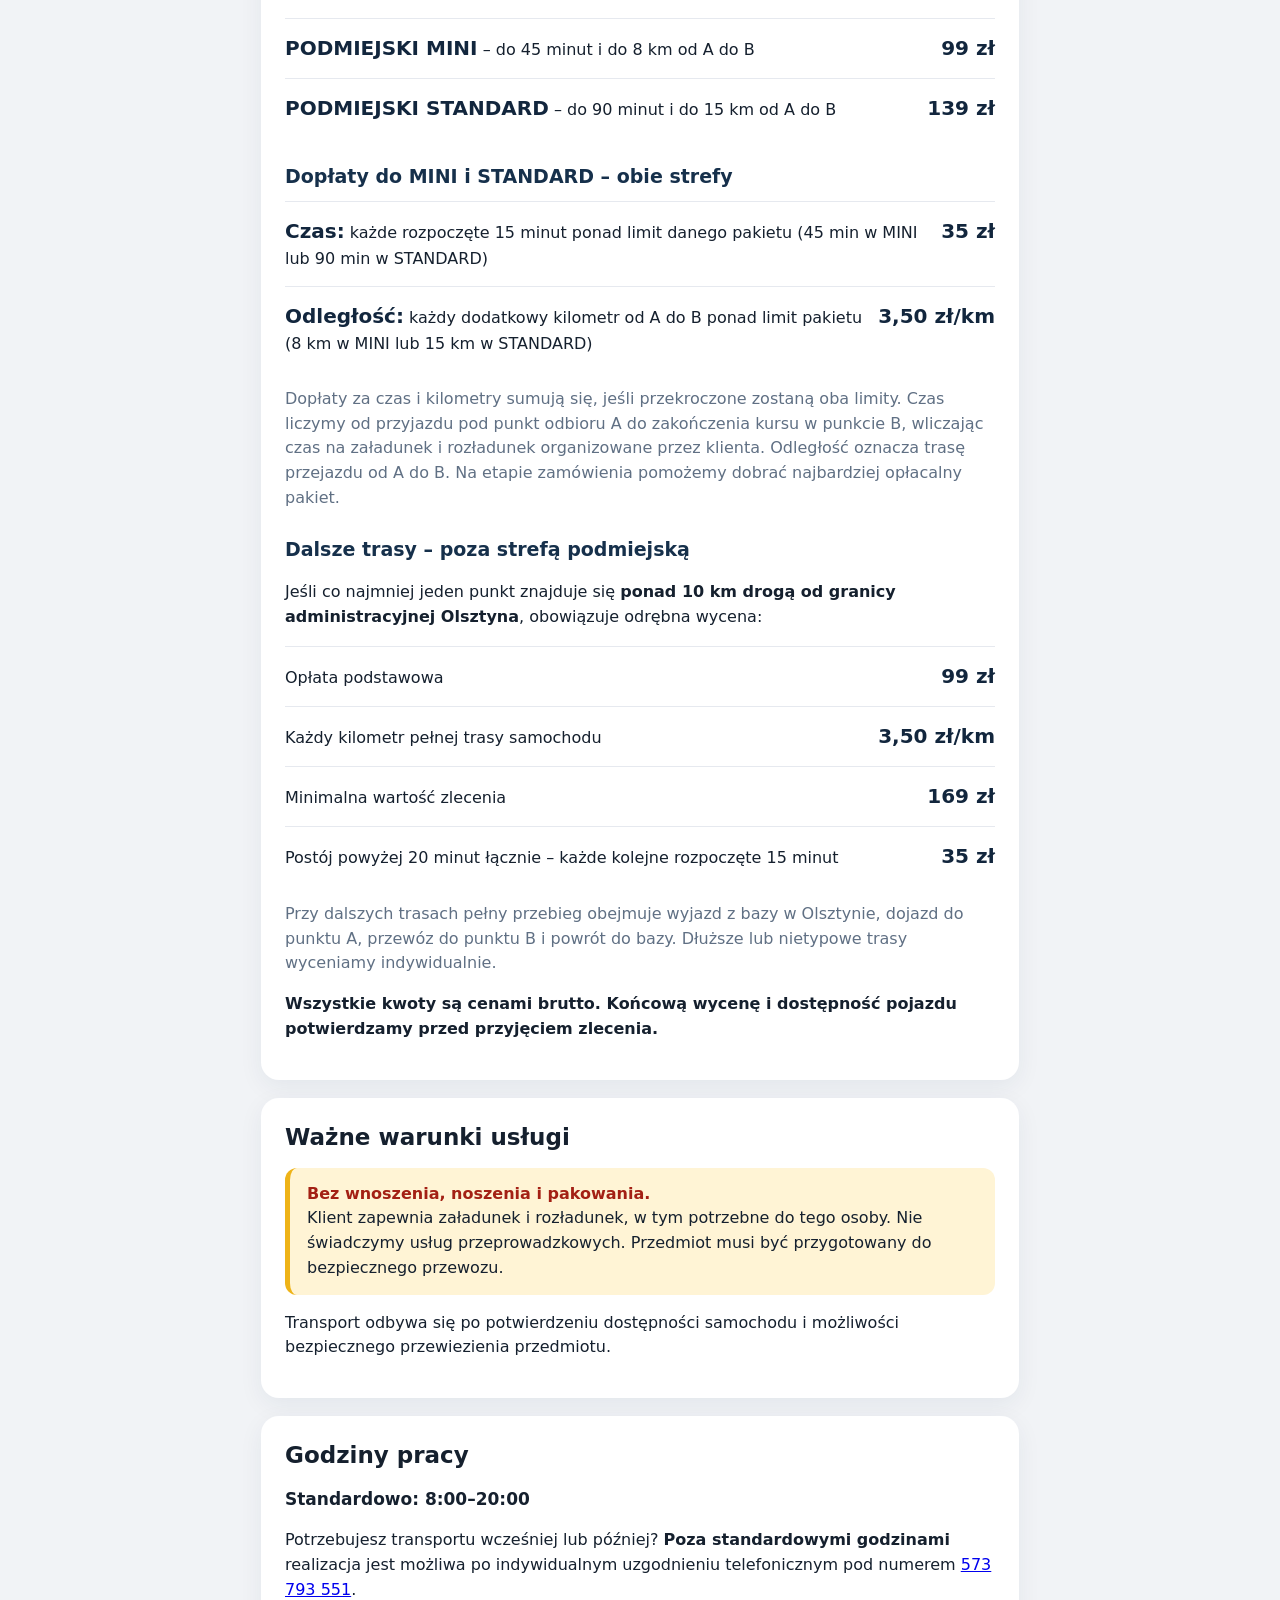
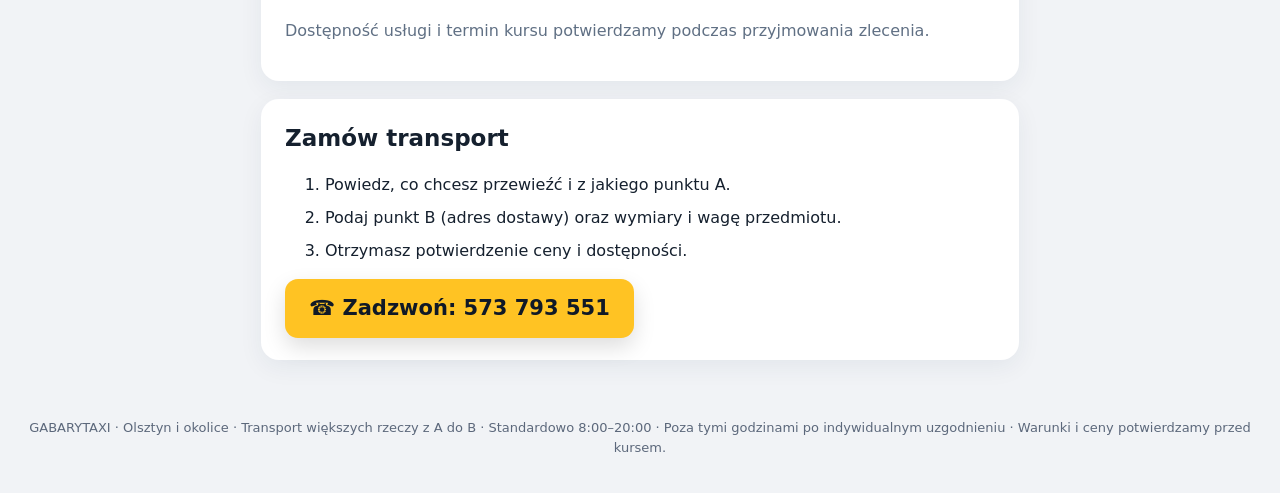
==== commit 12667044: "Publish GABARYTAXI standard business hours 08:00–20:00 with by-arrangement service outside hours" ====
--- a/gabarytaxi/index.html
+++ b/gabarytaxi/index.html
@@ -9,6 +9,7 @@
 .eyebrow{color:#d5dfeb;font-weight:650;text-transform:uppercase;font-size:12px;letter-spacing:2px;margin-bottom:15px}
 h1{font-size:clamp(28px,6vw,46px);margin:20px 0 8px;line-height:1.13}
 h1 em{color:var(--yellow);font-style:normal}header p{color:#e1e9f4;margin:8px 0 20px;font-size:17px}
+.hours-head{display:block;margin:16px 0 0;color:#e8f0f8;font-size:15px;line-height:1.55}.hours-head strong{color:var(--yellow)}
 .call{display:inline-flex;align-items:center;justify-content:center;gap:9px;background:var(--yellow);color:#101927;text-decoration:none;padding:13px 24px;border-radius:13px;font-weight:900;font-size:21px;box-shadow:0 9px 22px #0002}
 main{max-width:790px;margin:-15px auto 38px;padding:0 16px}section{background:white;border-radius:18px;margin:18px 0;padding:22px 24px;box-shadow:0 7px 24px #152d4a10}
 h2{font-size:23px;margin:0 0 12px}h3{font-size:19px;margin:24px 0 10px;color:#16304b}.lead{font-size:17px;margin:0 0 10px}
@@ -26,6 +27,7 @@
 <h1>Duże zakupy?<br><em>Zawozimy od ręki!</em></h1>
 <p>Nie masz odpowiedniego samochodu? Przewieziemy pojedyncze większe rzeczy z punktu A do punktu B – ze sklepu, od osoby prywatnej albo między adresami. Szybko, zależnie od dostępności samochodu.</p>
 <a class="call" href="tel:+48573793551">☎ 573 793 551</a>
+<p class="hours-head"><strong>Godziny standardowe: 8:00–20:00.</strong><br>Poza tymi godzinami – transport po indywidualnym uzgodnieniu telefonicznym.</p>
 </div></header>
 <main>
 <section><h2>Transport dużych zakupów i rzeczy z punktu A do B</h2>
@@ -66,7 +68,8 @@
 <div class="note"><strong class="bad">Bez wnoszenia, noszenia i pakowania.</strong><div>Klient zapewnia załadunek i rozładunek, w tym potrzebne do tego osoby. Nie świadczymy usług przeprowadzkowych. Przedmiot musi być przygotowany do bezpiecznego przewozu.</div></div>
 <p>Transport odbywa się po potwierdzeniu dostępności samochodu i możliwości bezpiecznego przewiezienia przedmiotu.</p>
 </section>
+<section><h2>Godziny pracy</h2><p class="lead"><strong>Standardowo: 8:00–20:00</strong></p><p>Potrzebujesz transportu wcześniej lub później? <strong>Poza standardowymi godzinami</strong> realizacja jest możliwa po indywidualnym uzgodnieniu telefonicznym pod numerem <a href="tel:+48573793551">573 793 551</a>.</p><p class="muted">Dostępność usługi i termin kursu potwierdzamy podczas przyjmowania zlecenia.</p></section>
 <section><h2>Zamów transport</h2><ol><li>Powiedz, co chcesz przewieźć i z jakiego punktu A.</li><li>Podaj punkt B (adres dostawy) oraz wymiary i wagę przedmiotu.</li><li>Otrzymasz potwierdzenie ceny i dostępności.</li></ol>
 <a class="call" href="tel:+48573793551">☎ Zadzwoń: 573 793 551</a></section>
-</main><footer>GABARYTAXI · Olsztyn i okolice · Transport większych rzeczy z A do B · Cennik orientacyjny; warunki potwierdzamy przed kursem.</footer>
+</main><footer>GABARYTAXI · Olsztyn i okolice · Transport większych rzeczy z A do B · Standardowo 8:00–20:00 · Poza tymi godzinami po indywidualnym uzgodnieniu · Warunki i ceny potwierdzamy przed kursem.</footer>
 </body></html>
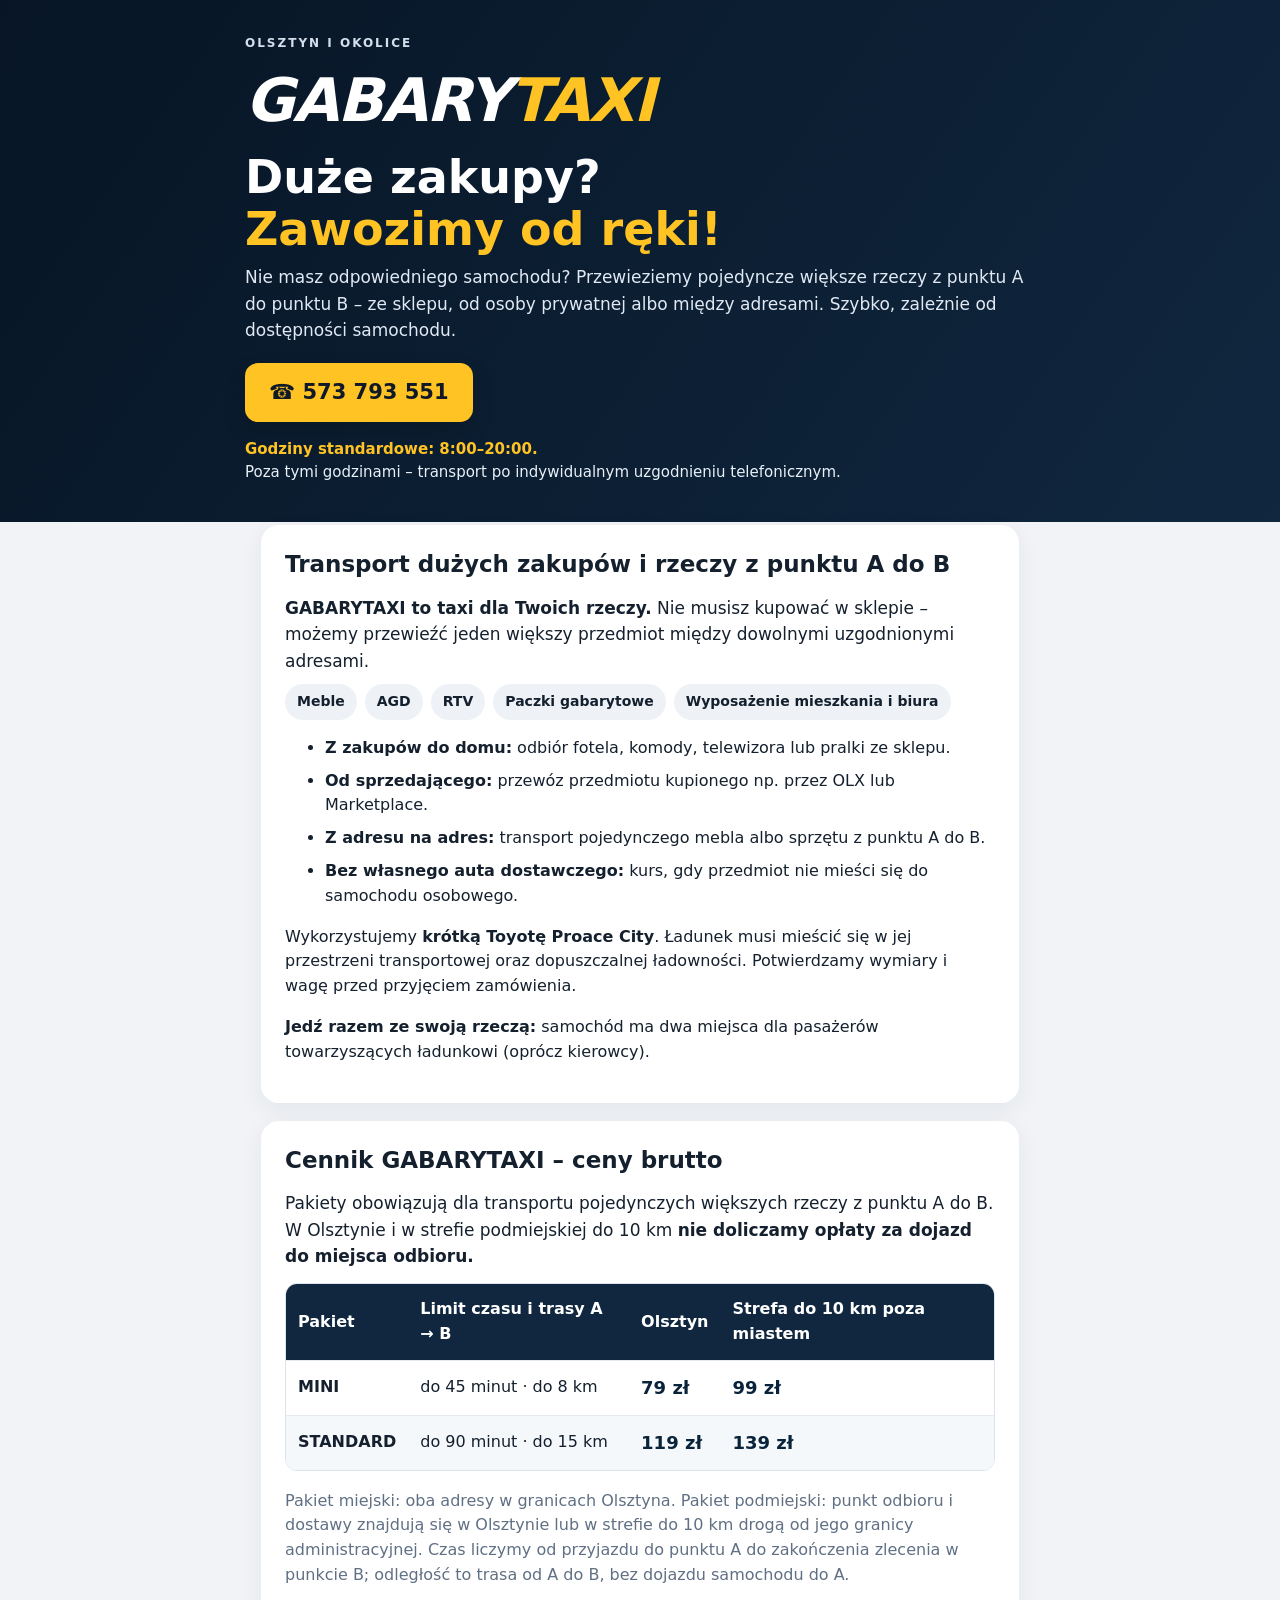
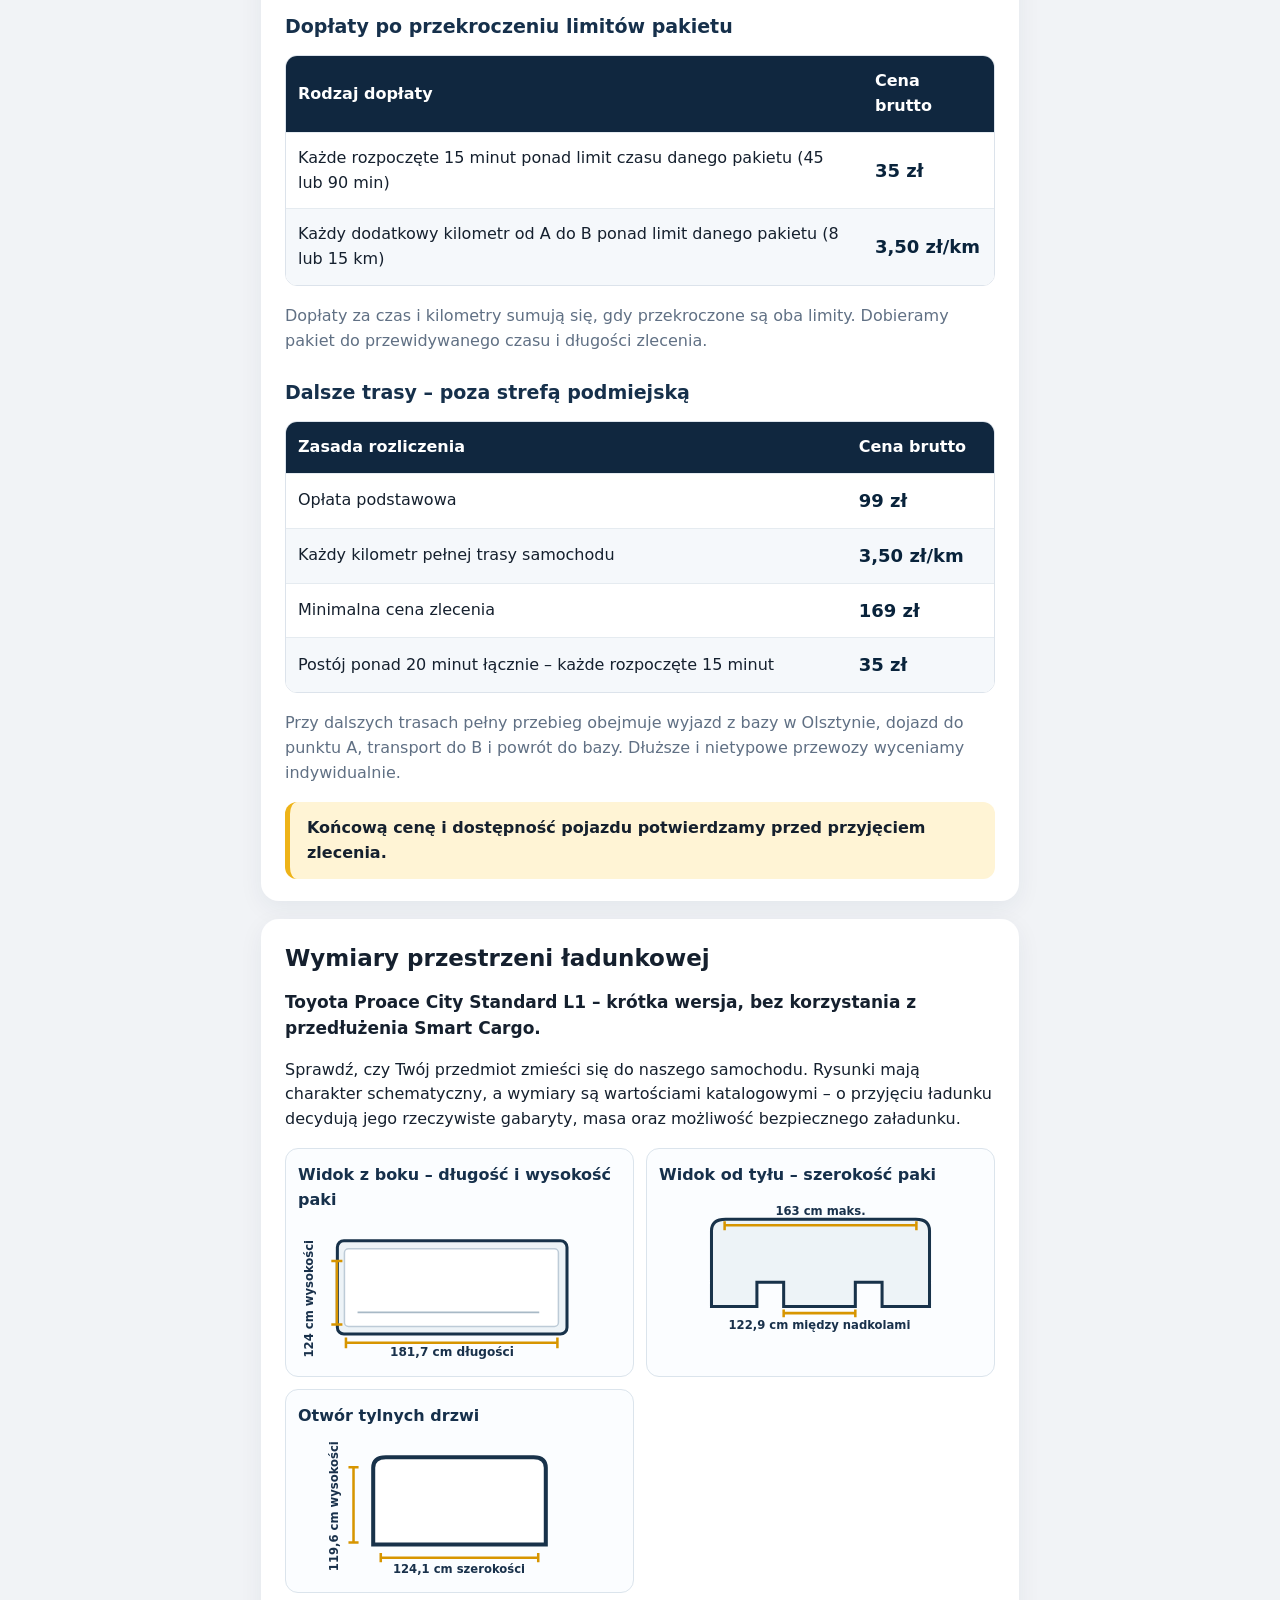
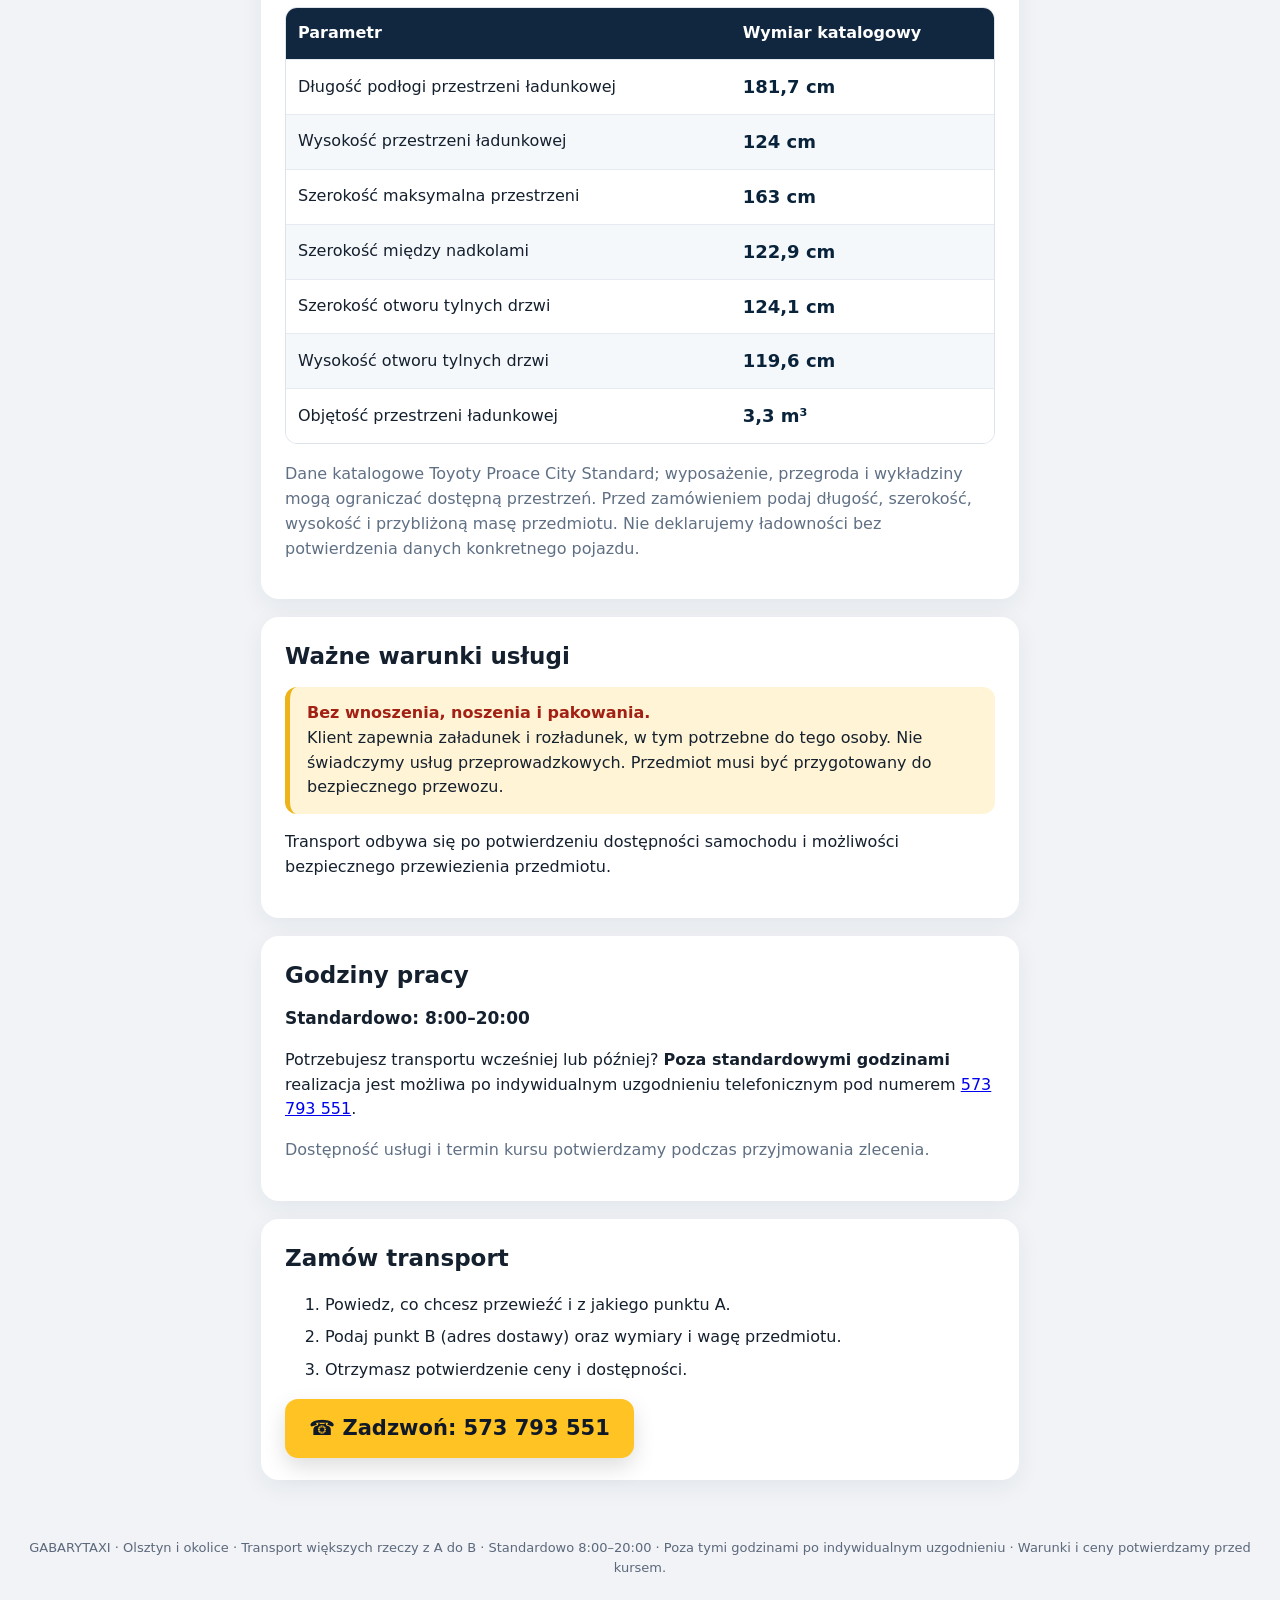
==== commit 42e88424: "Present GABARYTAXI prices in responsive tables and add cargo dimensions diagrams to QR offer" ====
--- a/gabarytaxi/index.html
+++ b/gabarytaxi/index.html
@@ -15,6 +15,20 @@
 h2{font-size:23px;margin:0 0 12px}h3{font-size:19px;margin:24px 0 10px;color:#16304b}.lead{font-size:17px;margin:0 0 10px}
 .pills{display:flex;gap:8px;flex-wrap:wrap}.pill{padding:7px 12px;background:#eef2f7;border-radius:99px;font-weight:700;font-size:14px}
 .price{display:flex;justify-content:space-between;gap:14px;border-top:1px solid #e6e9ef;padding:14px 0;align-items:baseline}
+.table-scroll{width:100%;overflow-x:auto;border-radius:12px;margin:14px 0 18px;border:1px solid #dce3eb}
+table.tariff{border-collapse:collapse;width:100%;min-width:590px;background:white}
+table.tariff.two-col{min-width:420px}
+.tariff th,.tariff td{padding:13px 12px;border-bottom:1px solid #e5ebf0;text-align:left;vertical-align:middle}
+.tariff thead th{background:#10273f;color:white;font-weight:800}
+.tariff tbody tr:nth-child(even){background:#f5f8fb}
+.tariff tbody tr:last-child td,.tariff tbody tr:last-child th{border-bottom:0}
+.tariff .money{white-space:nowrap;font-size:18px;font-weight:900;color:#09233b}
+.dim-cards{display:grid;grid-template-columns:repeat(2,minmax(0,1fr));gap:12px}
+.dim-card{padding:12px;border:1px solid #dbe4ec;border-radius:13px;background:#fbfdff}
+.dim-card h3{margin:2px 0 5px;font-size:16px}
+.dim-card svg{width:100%;height:auto;display:block}
+@media(max-width:630px){.dim-cards{grid-template-columns:1fr}.tariff th,.tariff td{padding:12px 9px;font-size:14px}.tariff .money{font-size:16px}}
+
 .price strong{white-space:nowrap;font-size:20px;color:#12263d}
 .note{border-radius:12px;background:#fff4d5;border-left:5px solid #eeb318;padding:14px 17px}
 small,.muted{color:#607084}.bad{font-weight:900;color:#a32014}
@@ -42,27 +56,82 @@
 <p>Wykorzystujemy <strong>krótką Toyotę Proace City</strong>. Ładunek musi mieścić się w jej przestrzeni transportowej oraz dopuszczalnej ładowności. Potwierdzamy wymiary i wagę przed przyjęciem zamówienia.</p>
 <p><strong>Jedź razem ze swoją rzeczą:</strong> samochód ma dwa miejsca dla pasażerów towarzyszących ładunkowi (oprócz kierowcy).</p>
 </section>
-<section><h2>Cennik orientacyjny – brutto</h2>
-<h3>Olsztyn – pakiety miejskie</h3>
-<p>Oba punkty (odbioru <strong>A</strong> i dostawy <strong>B</strong>) znajdują się w granicach administracyjnych Olsztyna. <strong>Nie pobieramy opłaty za dojazd do punktu A.</strong></p>
-<div class="price"><span><strong>MINI</strong> – do 45 minut i do 8 km od A do B</span><strong>79 zł</strong></div>
-<div class="price"><span><strong>STANDARD</strong> – do 90 minut i do 15 km od A do B</span><strong>119 zł</strong></div>
-<h3>Strefa podmiejska – do 10 km poza granicą Olsztyna</h3>
-<p>Obejmuje adresy położone do <strong>10 km drogą od granicy administracyjnej Olsztyna</strong>. Punkt A i punkt B muszą znajdować się w Olsztynie lub w tej strefie. <strong>Nie doliczamy opłaty ani kilometrów za dojazd do miejsca odbioru A.</strong> Liczymy przewóz między punktami A i B.</p>
-<div class="price"><span><strong>PODMIEJSKI MINI</strong> – do 45 minut i do 8 km od A do B</span><strong>99 zł</strong></div>
-<div class="price"><span><strong>PODMIEJSKI STANDARD</strong> – do 90 minut i do 15 km od A do B</span><strong>139 zł</strong></div>
-<h3>Dopłaty do MINI i STANDARD – obie strefy</h3>
-<div class="price"><span><strong>Czas:</strong> każde rozpoczęte 15 minut ponad limit danego pakietu (45 min w MINI lub 90 min w STANDARD)</span><strong>35 zł</strong></div>
-<div class="price"><span><strong>Odległość:</strong> każdy dodatkowy kilometr od A do B ponad limit pakietu (8 km w MINI lub 15 km w STANDARD)</span><strong>3,50 zł/km</strong></div>
-<p class="muted">Dopłaty za czas i kilometry sumują się, jeśli przekroczone zostaną oba limity. Czas liczymy od przyjazdu pod punkt odbioru A do zakończenia kursu w punkcie B, wliczając czas na załadunek i rozładunek organizowane przez klienta. Odległość oznacza trasę przejazdu od A do B. Na etapie zamówienia pomożemy dobrać najbardziej opłacalny pakiet.</p>
+
+<section id="cennik">
+<h2>Cennik GABARYTAXI – ceny brutto</h2>
+<p class="lead">Pakiety obowiązują dla transportu pojedynczych większych rzeczy z punktu A do B. W Olsztynie i w strefie podmiejskiej do 10 km <strong>nie doliczamy opłaty za dojazd do miejsca odbioru.</strong></p>
+<div class="table-scroll"><table class="tariff">
+<thead><tr><th scope="col">Pakiet</th><th scope="col">Limit czasu i trasy A → B</th><th scope="col">Olsztyn</th><th scope="col">Strefa do 10 km poza miastem</th></tr></thead>
+<tbody>
+<tr><th scope="row">MINI</th><td>do 45 minut · do 8 km</td><td class="money">79 zł</td><td class="money">99 zł</td></tr>
+<tr><th scope="row">STANDARD</th><td>do 90 minut · do 15 km</td><td class="money">119 zł</td><td class="money">139 zł</td></tr>
+</tbody></table></div>
+<p class="muted">Pakiet miejski: oba adresy w granicach Olsztyna. Pakiet podmiejski: punkt odbioru i dostawy znajdują się w Olsztynie lub w strefie do 10 km drogą od jego granicy administracyjnej. Czas liczymy od przyjazdu do punktu A do zakończenia zlecenia w punkcie B; odległość to trasa od A do B, bez dojazdu samochodu do A.</p>
+<h3>Dopłaty po przekroczeniu limitów pakietu</h3>
+<div class="table-scroll"><table class="tariff two-col"><thead><tr><th scope="col">Rodzaj dopłaty</th><th scope="col">Cena brutto</th></tr></thead><tbody>
+<tr><td>Każde rozpoczęte 15 minut ponad limit czasu danego pakietu (45 lub 90 min)</td><td class="money">35 zł</td></tr>
+<tr><td>Każdy dodatkowy kilometr od A do B ponad limit danego pakietu (8 lub 15 km)</td><td class="money">3,50 zł/km</td></tr>
+</tbody></table></div>
+<p class="muted">Dopłaty za czas i kilometry sumują się, gdy przekroczone są oba limity. Dobieramy pakiet do przewidywanego czasu i długości zlecenia.</p>
 <h3>Dalsze trasy – poza strefą podmiejską</h3>
-<p>Jeśli co najmniej jeden punkt znajduje się <strong>ponad 10 km drogą od granicy administracyjnej Olsztyna</strong>, obowiązuje odrębna wycena:</p>
-<div class="price"><span>Opłata podstawowa</span><strong>99 zł</strong></div>
-<div class="price"><span>Każdy kilometr pełnej trasy samochodu</span><strong>3,50 zł/km</strong></div>
-<div class="price"><span>Minimalna wartość zlecenia</span><strong>169 zł</strong></div>
-<div class="price"><span>Postój powyżej 20 minut łącznie – każde kolejne rozpoczęte 15 minut</span><strong>35 zł</strong></div>
-<p class="muted">Przy dalszych trasach pełny przebieg obejmuje wyjazd z bazy w Olsztynie, dojazd do punktu A, przewóz do punktu B i powrót do bazy. Dłuższe lub nietypowe trasy wyceniamy indywidualnie.</p>
-<p><strong>Wszystkie kwoty są cenami brutto. Końcową wycenę i dostępność pojazdu potwierdzamy przed przyjęciem zlecenia.</strong></p>
+<div class="table-scroll"><table class="tariff two-col"><thead><tr><th scope="col">Zasada rozliczenia</th><th scope="col">Cena brutto</th></tr></thead><tbody>
+<tr><td>Opłata podstawowa</td><td class="money">99 zł</td></tr>
+<tr><td>Każdy kilometr pełnej trasy samochodu</td><td class="money">3,50 zł/km</td></tr>
+<tr><td>Minimalna cena zlecenia</td><td class="money">169 zł</td></tr>
+<tr><td>Postój ponad 20 minut łącznie – każde rozpoczęte 15 minut</td><td class="money">35 zł</td></tr>
+</tbody></table></div>
+<p class="muted">Przy dalszych trasach pełny przebieg obejmuje wyjazd z bazy w Olsztynie, dojazd do punktu A, transport do B i powrót do bazy. Dłuższe i nietypowe przewozy wyceniamy indywidualnie.</p>
+<div class="note"><strong>Końcową cenę i dostępność pojazdu potwierdzamy przed przyjęciem zlecenia.</strong></div>
+</section>
+<section id="wymiary">
+<h2>Wymiary przestrzeni ładunkowej</h2>
+<p class="lead"><strong>Toyota Proace City Standard L1 – krótka wersja, bez korzystania z przedłużenia Smart Cargo.</strong></p>
+<p>Sprawdź, czy Twój przedmiot zmieści się do naszego samochodu. Rysunki mają charakter schematyczny, a wymiary są wartościami katalogowymi – o przyjęciu ładunku decydują jego rzeczywiste gabaryty, masa oraz możliwość bezpiecznego załadunku.</p>
+<div class="dim-cards">
+<div class="dim-card">
+<h3>Widok z boku – długość i wysokość paki</h3>
+<svg role="img" aria-label="Schemat przestrzeni ładunkowej z boku: długość podłogi 181,7 cm i wysokość 124 cm" xmlns="http://www.w3.org/2000/svg" viewBox="0 0 640 290">
+<rect x="78" y="45" width="455" height="185" rx="13" fill="#edf3f7" stroke="#18324a" stroke-width="6"/>
+<rect x="92" y="61" width="424" height="154" rx="8" fill="white" stroke="#bdcbd7" stroke-width="3"/>
+<line x1="118" y1="187" x2="478" y2="187" stroke="#a8b9c6" stroke-width="3"/>
+<path d="M95 247 H514 M95 237 V258 M514 237 V258" stroke="#d79500" stroke-width="5" fill="none"/>
+<path d="M77 85 V211 M66 85 H88 M66 211 H88" stroke="#d79500" stroke-width="5" fill="none"/>
+<text x="305" y="274" text-anchor="middle" font-size="24" font-weight="800" fill="#19314b">181,7 cm długości</text>
+<text x="30" y="160" transform="rotate(-90 30 160)" text-anchor="middle" font-size="23" font-weight="800" fill="#19314b">124 cm wysokości</text>
+</svg>
+</div>
+<div class="dim-card">
+<h3>Widok od tyłu – szerokość paki</h3>
+<svg role="img" aria-label="Schemat przestrzeni ładunkowej od tyłu: maksymalna szerokość 163 cm, między nadkolami 122,9 cm" xmlns="http://www.w3.org/2000/svg" viewBox="0 0 640 290">
+<path d="M104 225 V75 Q104 52 132 52 H509 Q536 52 536 75 V225 H442 V177 H389 V225 H247 V177 H194 V225 Z" fill="#edf3f7" stroke="#18324a" stroke-width="6"/>
+<path d="M130 64 H510" stroke="#d79500" stroke-width="5"/>
+<path d="M130 56 V74 M510 56 V74" stroke="#d79500" stroke-width="5"/>
+<text x="320" y="43" text-anchor="middle" font-size="23" font-weight="800" fill="#19314b">163 cm maks.</text>
+<path d="M247 238 H389 M247 231 V246 M389 231 V246" stroke="#d79500" stroke-width="5" fill="none"/>
+<text x="318" y="270" text-anchor="middle" font-size="23" font-weight="800" fill="#19314b">122,9 cm między nadkolami</text>
+</svg>
+</div>
+<div class="dim-card">
+<h3>Otwór tylnych drzwi</h3>
+<svg role="img" aria-label="Schemat otworu tylnych drzwi: szerokość 124,1 cm, wysokość 119,6 cm" xmlns="http://www.w3.org/2000/svg" viewBox="0 0 640 290">
+<path d="M149 219 V67 Q149 46 174 46 H467 Q491 46 491 67 V219 Z" fill="white" stroke="#18324a" stroke-width="8"/>
+<path d="M164 245 H476 M164 236 V254 M476 236 V254" stroke="#d79500" stroke-width="5" fill="none"/>
+<text x="319" y="275" text-anchor="middle" font-size="23" font-weight="800" fill="#19314b">124,1 cm szerokości</text>
+<path d="M110 66 V215 M100 66 H120 M100 215 H120" stroke="#d79500" stroke-width="5" fill="none"/>
+<text x="79" y="143" transform="rotate(-90 79 143)" text-anchor="middle" font-size="23" font-weight="800" fill="#19314b">119,6 cm wysokości</text>
+</svg>
+</div>
+</div>
+<div class="table-scroll"><table class="tariff two-col"><thead><tr><th scope="col">Parametr</th><th scope="col">Wymiar katalogowy</th></tr></thead><tbody>
+<tr><td>Długość podłogi przestrzeni ładunkowej</td><td class="money">181,7 cm</td></tr>
+<tr><td>Wysokość przestrzeni ładunkowej</td><td class="money">124 cm</td></tr>
+<tr><td>Szerokość maksymalna przestrzeni</td><td class="money">163 cm</td></tr>
+<tr><td>Szerokość między nadkolami</td><td class="money">122,9 cm</td></tr>
+<tr><td>Szerokość otworu tylnych drzwi</td><td class="money">124,1 cm</td></tr>
+<tr><td>Wysokość otworu tylnych drzwi</td><td class="money">119,6 cm</td></tr>
+<tr><td>Objętość przestrzeni ładunkowej</td><td class="money">3,3 m³</td></tr>
+</tbody></table></div>
+<p class="muted">Dane katalogowe Toyoty Proace City Standard; wyposażenie, przegroda i wykładziny mogą ograniczać dostępną przestrzeń. Przed zamówieniem podaj długość, szerokość, wysokość i przybliżoną masę przedmiotu. Nie deklarujemy ładowności bez potwierdzenia danych konkretnego pojazdu.</p>
 </section>
 <section><h2>Ważne warunki usługi</h2>
 <div class="note"><strong class="bad">Bez wnoszenia, noszenia i pakowania.</strong><div>Klient zapewnia załadunek i rozładunek, w tym potrzebne do tego osoby. Nie świadczymy usług przeprowadzkowych. Przedmiot musi być przygotowany do bezpiecznego przewozu.</div></div>
